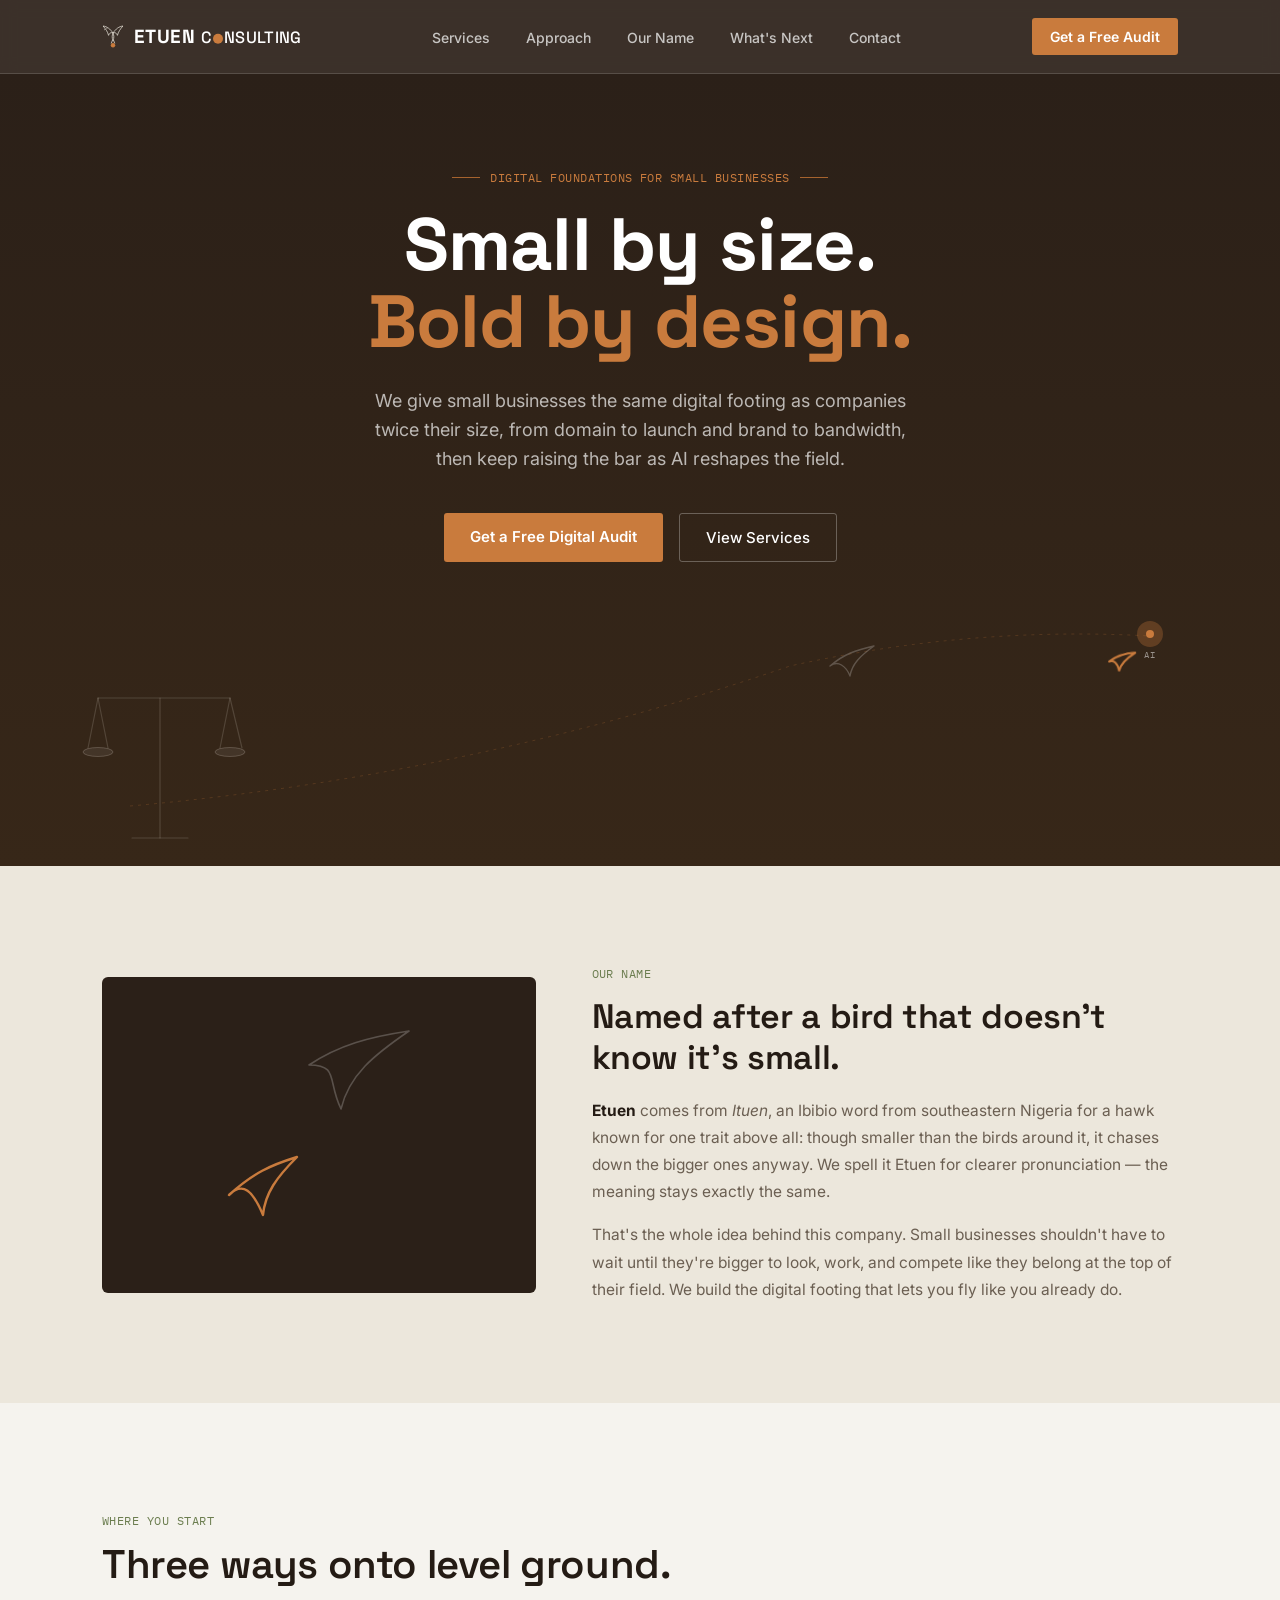
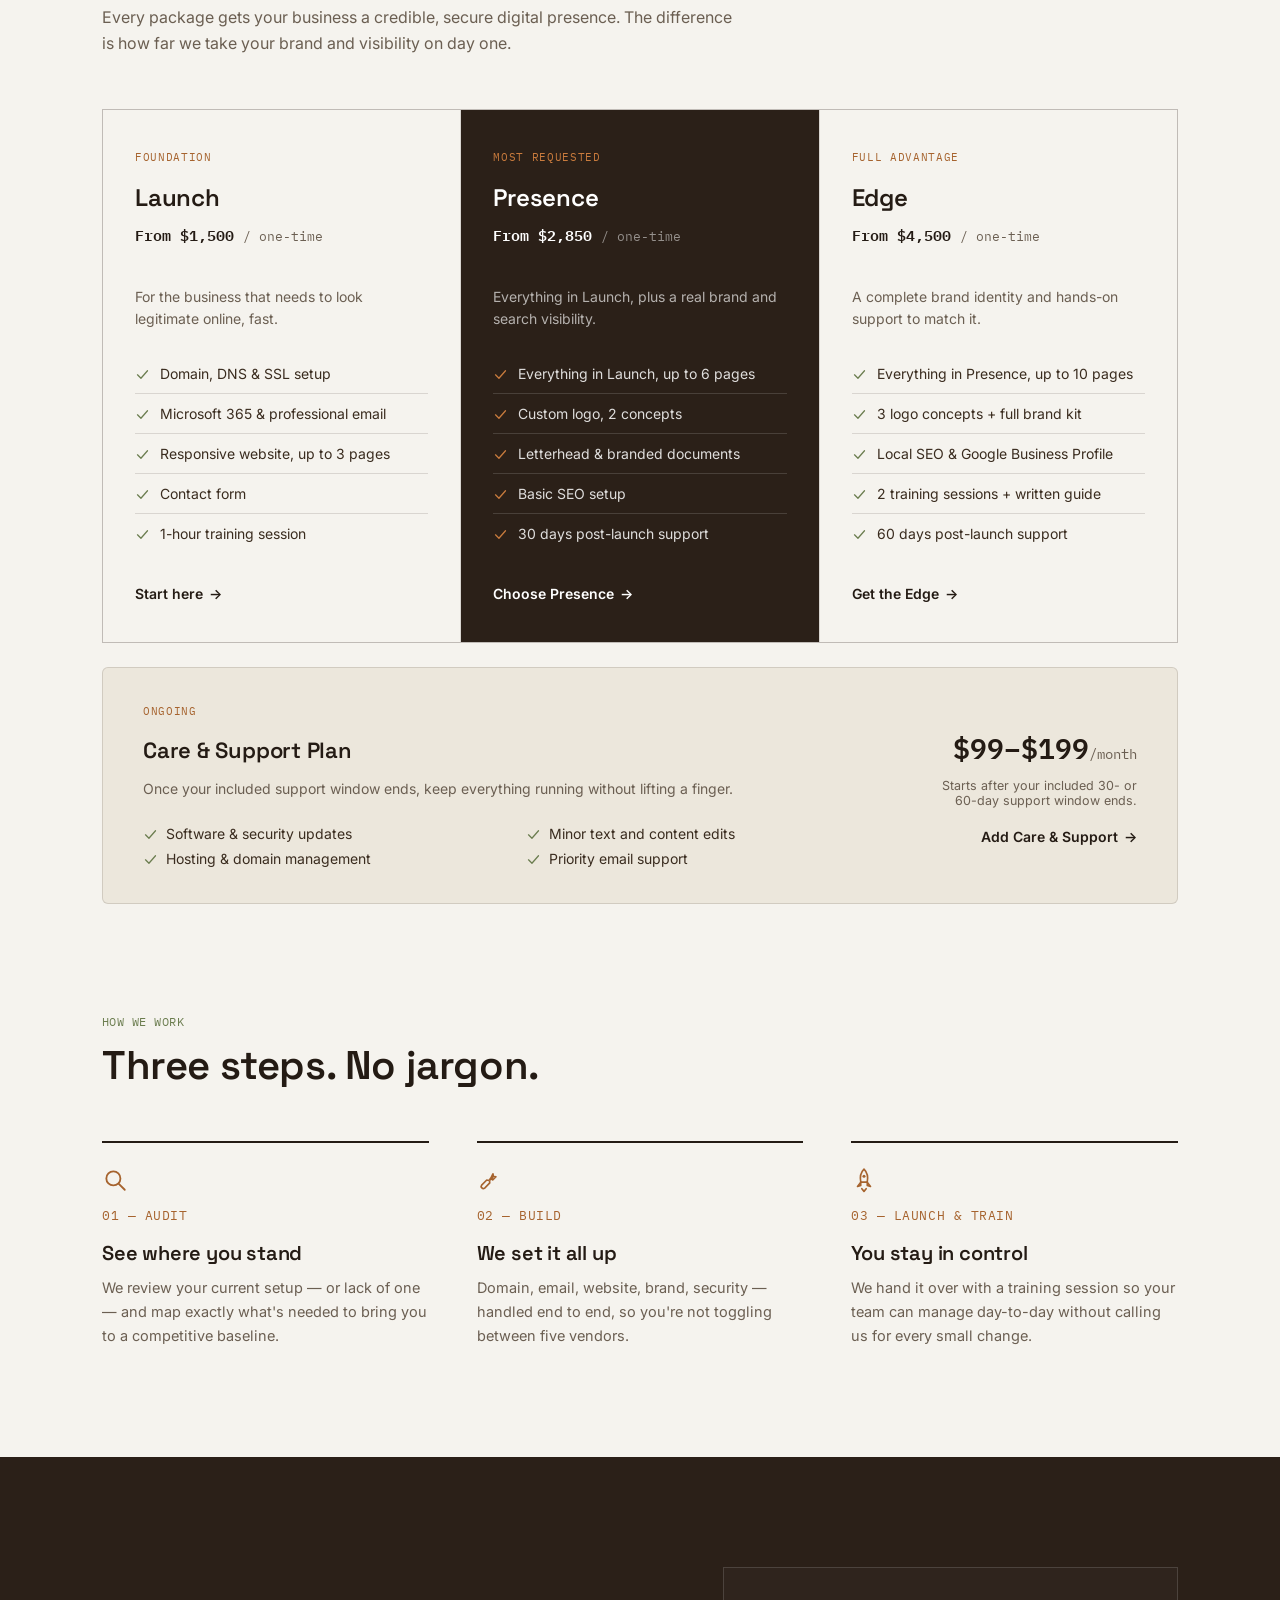
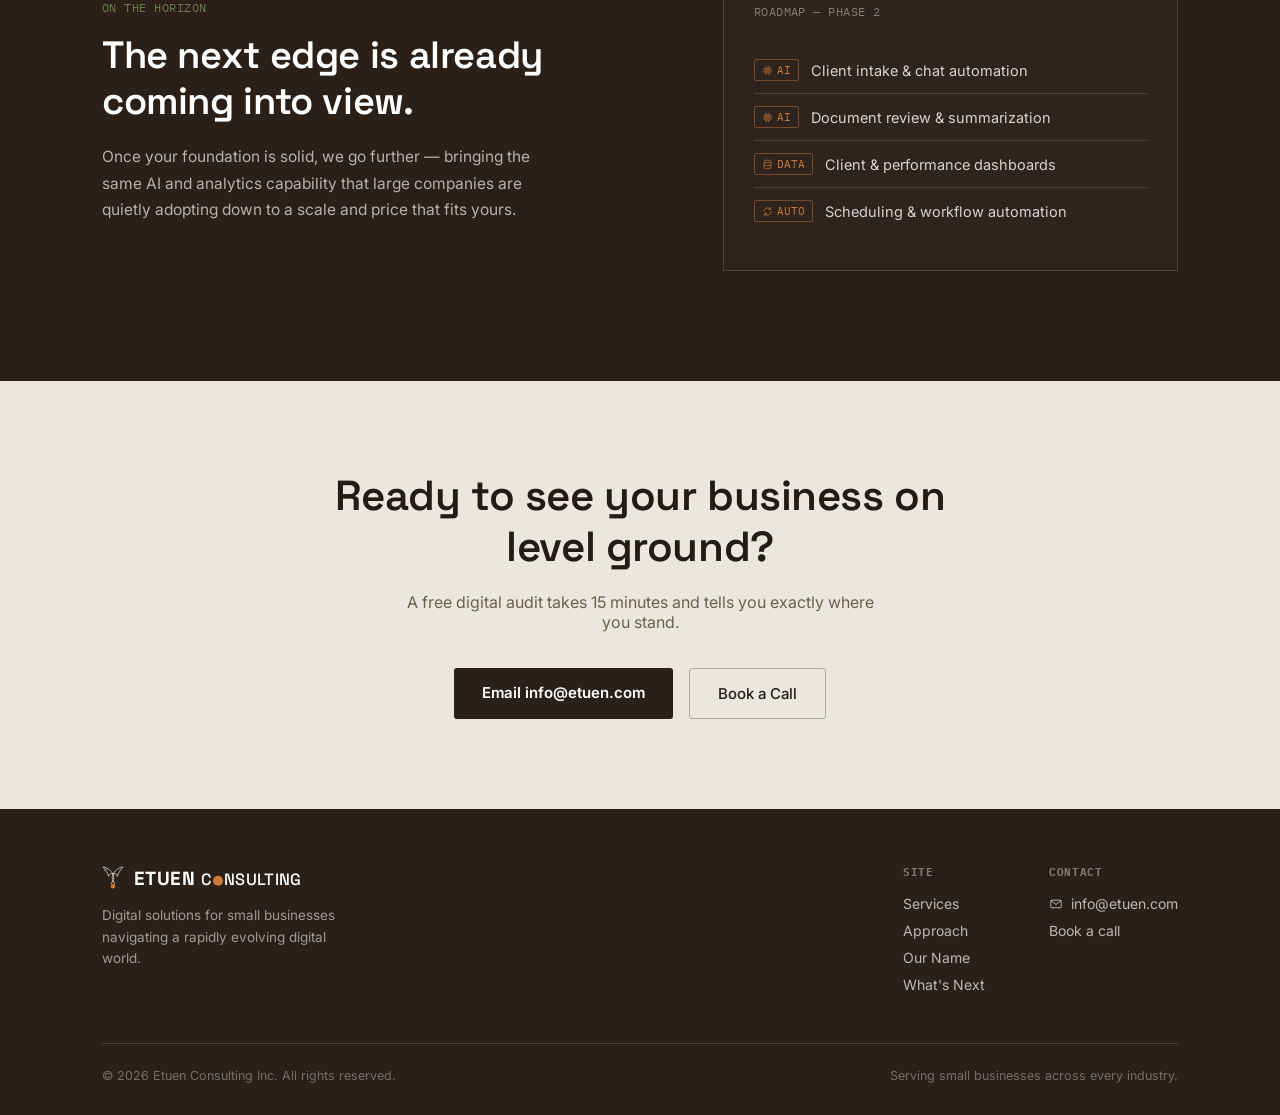
==== index.html @ 9396ecde "update service listing" ====
<!DOCTYPE html>
<html lang="en">
<head>
<meta charset="UTF-8">
<meta name="viewport" content="width=device-width, initial-scale=1.0">
<title>Etuen — Small by size. Bold by design.</title>
<link rel="preconnect" href="https://fonts.googleapis.com">
<link rel="preconnect" href="https://fonts.gstatic.com" crossorigin>
<link href="https://fonts.googleapis.com/css2?family=Space+Grotesk:wght@400;500;600;700&family=Inter:wght@400;500;600&family=IBM+Plex+Mono:wght@400;500&display=swap" rel="stylesheet">
<link rel="stylesheet" href="style.css">
</head>
<body>

<svg style="display:none">
  <symbol id="icon-search" viewBox="0 0 24 24">
    <circle cx="10.5" cy="10.5" r="6.5" fill="none" stroke="currentColor" stroke-width="1.7"/>
    <line x1="15.3" y1="15.3" x2="21" y2="21" stroke="currentColor" stroke-width="1.7" stroke-linecap="round"/>
  </symbol>
  <symbol id="icon-wrench" viewBox="0 0 24 24">
    <path d="M14.7 6.3a4.5 4.5 0 0 1-5.7 5.7L4.3 16.7a2 2 0 0 0 2.8 2.8L11.8 14.7a4.5 4.5 0 0 1 5.7-5.7l-3 3-1.7-1.7z" fill="none" stroke="currentColor" stroke-width="1.5" stroke-linecap="round" stroke-linejoin="round"/>
  </symbol>
  <symbol id="icon-rocket" viewBox="0 0 24 24">
    <path d="M12 2 C15 5, 16 9, 15 14 L9 14 C8 9, 9 5, 12 2 Z" fill="none" stroke="currentColor" stroke-width="1.5" stroke-linejoin="round"/>
    <path d="M9 14 L6 18 L9 17 Z" fill="none" stroke="currentColor" stroke-width="1.5" stroke-linejoin="round"/>
    <path d="M15 14 L18 18 L15 17 Z" fill="none" stroke="currentColor" stroke-width="1.5" stroke-linejoin="round"/>
    <path d="M10 20 L12 22.5 L14 20" fill="none" stroke="currentColor" stroke-width="1.5" stroke-linecap="round" stroke-linejoin="round"/>
    <circle cx="12" cy="8.5" r="1.4" fill="currentColor"/>
  </symbol>
  <symbol id="icon-mail" viewBox="0 0 24 24">
    <rect x="3" y="5.5" width="18" height="13" rx="1.6" fill="none" stroke="currentColor" stroke-width="1.6"/>
    <path d="M4 6.5 L12 13 L20 6.5" fill="none" stroke="currentColor" stroke-width="1.6" stroke-linecap="round" stroke-linejoin="round"/>
  </symbol>
  <symbol id="icon-check" viewBox="0 0 24 24">
    <path d="M4 12.5 L9.5 18 L20 6" fill="none" stroke="currentColor" stroke-width="2" stroke-linecap="round" stroke-linejoin="round"/>
  </symbol>
  <symbol id="icon-cpu" viewBox="0 0 24 24">
    <rect x="6.5" y="6.5" width="11" height="11" rx="1.2" fill="none" stroke="currentColor" stroke-width="1.5"/>
    <rect x="10" y="10" width="4" height="4" fill="none" stroke="currentColor" stroke-width="1.3"/>
    <line x1="9" y1="2.5" x2="9" y2="6" stroke="currentColor" stroke-width="1.3" stroke-linecap="round"/>
    <line x1="15" y1="2.5" x2="15" y2="6" stroke="currentColor" stroke-width="1.3" stroke-linecap="round"/>
    <line x1="9" y1="18" x2="9" y2="21.5" stroke="currentColor" stroke-width="1.3" stroke-linecap="round"/>
    <line x1="15" y1="18" x2="15" y2="21.5" stroke="currentColor" stroke-width="1.3" stroke-linecap="round"/>
    <line x1="2.5" y1="9" x2="6" y2="9" stroke="currentColor" stroke-width="1.3" stroke-linecap="round"/>
    <line x1="2.5" y1="15" x2="6" y2="15" stroke="currentColor" stroke-width="1.3" stroke-linecap="round"/>
    <line x1="18" y1="9" x2="21.5" y2="9" stroke="currentColor" stroke-width="1.3" stroke-linecap="round"/>
    <line x1="18" y1="15" x2="21.5" y2="15" stroke="currentColor" stroke-width="1.3" stroke-linecap="round"/>
  </symbol>
  <symbol id="icon-database" viewBox="0 0 24 24">
    <ellipse cx="12" cy="5.5" rx="7.5" ry="3" fill="none" stroke="currentColor" stroke-width="1.5"/>
    <path d="M4.5 5.5 L4.5 18.5 C4.5 20.2 7.9 21.5 12 21.5 C16.1 21.5 19.5 20.2 19.5 18.5 L19.5 5.5" fill="none" stroke="currentColor" stroke-width="1.5"/>
    <path d="M4.5 12 C4.5 13.7 7.9 15 12 15 C16.1 15 19.5 13.7 19.5 12" fill="none" stroke="currentColor" stroke-width="1.5"/>
  </symbol>
  <symbol id="icon-loop" viewBox="0 0 24 24">
    <path d="M4 12 a8 8 0 0 1 14-5.3" fill="none" stroke="currentColor" stroke-width="1.6" stroke-linecap="round"/>
    <path d="M18 3.5 L18 7.5 L14 7.5" fill="none" stroke="currentColor" stroke-width="1.6" stroke-linecap="round" stroke-linejoin="round"/>
    <path d="M20 12 a8 8 0 0 1-14 5.3" fill="none" stroke="currentColor" stroke-width="1.6" stroke-linecap="round"/>
    <path d="M6 20.5 L6 16.5 L10 16.5" fill="none" stroke="currentColor" stroke-width="1.6" stroke-linecap="round" stroke-linejoin="round"/>
  </symbol>
</svg>

<header>
  <nav class="nav">
    <div class="logo">
      <span class="logo-mark">
        <svg viewBox="0 0 40 46" fill="none">
          <path d="M20 16 C15 8, 9 4, 2 3 C7 9, 10 13, 12 20 C 14 15, 17 14, 20 16 Z" stroke="#F0EBE0" stroke-width="1.3" stroke-linejoin="round"/>
          <path d="M20 16 C25 8, 31 4, 38 3 C33 9, 30 13, 28 20 C 26 15, 23 14, 20 16 Z" stroke="#F0EBE0" stroke-width="1.3" stroke-linejoin="round"/>
          <circle cx="9" cy="7" r="0.9" fill="#F0EBE0"/>
          <circle cx="5" cy="10" r="0.9" fill="#F0EBE0"/>
          <path d="M20 16 C18 20, 18 25, 20 29 C22 25, 22 20, 20 16 Z" stroke="#F0EBE0" stroke-width="1.3" stroke-linejoin="round"/>
          <path d="M19 29 L17 34" stroke="#F0EBE0" stroke-width="1.3" stroke-linecap="round"/>
          <path d="M21 29 L23 34" stroke="#F0EBE0" stroke-width="1.3" stroke-linecap="round"/>
          <circle cx="20" cy="38" r="4" fill="#C97B3D"/>
        </svg>
      </span>
      <span class="logo-text">
        <span class="brand-word">Etuen</span>
        <span class="brand-sub">C<span class="o-dot"></span>nsulting</span>
      </span>
    </div>
    <ul class="nav-links">
      <li><a href="#services">Services</a></li>
      <li><a href="#approach">Approach</a></li>
      <li><a href="#name">Our Name</a></li>
      <li><a href="#horizon">What's Next</a></li>
      <li><a href="#contact">Contact</a></li>
    </ul>
    <a href="#contact" class="nav-cta">Get a Free Audit</a>
  </nav>
</header>

<section class="hero">
  <div class="hero-inner">
    <div class="eyebrow mono">Digital Foundations for Small Businesses</div>
    <h1>Small by size.<br><em>Bold by design.</em></h1>
    <p class="hero-sub">
      We give small businesses the same digital
      footing as companies twice their size, from domain to launch and brand to bandwidth,
      then keep raising the bar as AI reshapes the field.
    </p>
    <div class="hero-ctas">
      <a href="#contact" class="btn-primary">Get a Free Digital Audit</a>
      <a href="#services" class="btn-ghost">View Services</a>
    </div>
  </div>
  <div class="flight-scene">
    <svg viewBox="0 0 1140 260" preserveAspectRatio="xMidYMid meet">
      <g class="scale-mark">
        <path d="M90 232 L90 92" />
        <path d="M28 92 L160 92" />
        <path d="M28 92 L18 142" />
        <path d="M28 92 L38 142" />
        <path d="M160 92 L150 142" />
        <path d="M160 92 L172 142" />
        <ellipse cx="28" cy="146" rx="15" ry="4.5" />
        <ellipse cx="160" cy="146" rx="15" ry="4.5" />
        <path d="M62 232 L118 232" />
      </g>
      <path class="flight-path" d="M 60 200 Q 400 170 720 60 Q 900 20 1080 30" />
      <g class="big-bird" transform="translate(760, 40)">
        <path d="M0 20 C 14 8, 26 4, 44 0 C 30 10, 22 18, 20 30 C 16 20, 8 14, 0 20 Z" />
      </g>
      <g class="small-bird">
        <path d="M0 10 C 8 3, 15 1, 24 0 C 16 6, 11 11, 10 18 C 8 11, 4 8, 0 10 Z" />
      </g>
      <g class="ai-marker" transform="translate(1080, 28)">
        <circle class="ai-glow" cx="0" cy="0" r="13" />
        <circle class="ai-dot" cx="0" cy="0" r="4" />
        <text class="ai-label" x="0" y="24" text-anchor="middle">AI</text>
      </g>
    </svg>
  </div>
</section>

<section class="our-name" id="name">
  <div class="wrap">
    <div class="name-grid">
      <div class="name-visual">
        <svg class="flight-mark" viewBox="0 0 220 220">
          <path class="big" d="M100 40 C 130 20, 160 12, 200 6 C 165 30, 140 50, 132 84 C 118 55, 130 40, 100 40 Z" />
          <path class="small" d="M20 170 C 44 148, 62 140, 88 132 C 68 152, 56 168, 54 190 C 44 166, 34 156, 20 170 Z" />
        </svg>
      </div>
      <div class="name-copy">
        <span class="mono">Our Name</span>
        <h2>Named after a bird that doesn't know it's small.</h2>
        <p>
          <strong>Etuen</strong> comes from <em>Ituen</em>, an Ibibio word from southeastern
          Nigeria for a hawk known for one trait above all: though smaller than the birds
          around it, it chases down the bigger ones anyway. We spell it Etuen for clearer
          pronunciation — the meaning stays exactly the same.
        </p>
        <p>
          That's the whole idea behind this company. Small businesses shouldn't have to
          wait until they're bigger to look, work, and compete like they belong at
          the top of their field. We build the digital footing that lets you fly
          like you already do.
        </p>
      </div>
    </div>
  </div>
</section>

<section class="services" id="services">
  <div class="wrap">
    <div class="section-head">
      <span class="mono">Where You Start</span>
      <h2>Three ways onto level ground.</h2>
      <p>Every package gets your business a credible, secure digital presence.
         The difference is how far we take your brand and visibility on day one.</p>
    </div>
    <div class="service-grid">

      <div class="service-card">
        <div class="service-tag">Foundation</div>
        <h3>Launch</h3>
        <div class="service-price">From $1,500 <span>/ one-time</span></div>
        <p class="service-desc">For the business that needs to look legitimate online, fast.</p>
        <ul class="service-list">
          <li><svg><use href="#icon-check"/></svg><span>Domain, DNS & SSL setup</span></li>
          <li><svg><use href="#icon-check"/></svg><span>Microsoft 365 & professional email</span></li>
          <li><svg><use href="#icon-check"/></svg><span>Responsive website, up to 3 pages</span></li>
          <li><svg><use href="#icon-check"/></svg><span>Contact form</span></li>
          <li><svg><use href="#icon-check"/></svg><span>1-hour training session</span></li>
        </ul>
        <a href="#contact" class="service-link">Start here <span class="arrow">→</span></a>
      </div>

      <div class="service-card featured">
        <div class="service-tag">Most Requested</div>
        <h3>Presence</h3>
        <div class="service-price">From $2,850 <span>/ one-time</span></div>
        <p class="service-desc">Everything in Launch, plus a real brand and search visibility.</p>
        <ul class="service-list">
          <li><svg><use href="#icon-check"/></svg><span>Everything in Launch, up to 6 pages</span></li>
          <li><svg><use href="#icon-check"/></svg><span>Custom logo, 2 concepts</span></li>
          <li><svg><use href="#icon-check"/></svg><span>Letterhead & branded documents</span></li>
          <li><svg><use href="#icon-check"/></svg><span>Basic SEO setup</span></li>
          <li><svg><use href="#icon-check"/></svg><span>30 days post-launch support</span></li>
        </ul>
        <a href="#contact" class="service-link">Choose Presence <span class="arrow">→</span></a>
      </div>

      <div class="service-card">
        <div class="service-tag">Full Advantage</div>
        <h3>Edge</h3>
        <div class="service-price">From $4,500 <span>/ one-time</span></div>
        <p class="service-desc">A complete brand identity and hands-on support to match it.</p>
        <ul class="service-list">
          <li><svg><use href="#icon-check"/></svg><span>Everything in Presence, up to 10 pages</span></li>
          <li><svg><use href="#icon-check"/></svg><span>3 logo concepts + full brand kit</span></li>
          <li><svg><use href="#icon-check"/></svg><span>Local SEO & Google Business Profile</span></li>
          <li><svg><use href="#icon-check"/></svg><span>2 training sessions + written guide</span></li>
          <li><svg><use href="#icon-check"/></svg><span>60 days post-launch support</span></li>
        </ul>
        <a href="#contact" class="service-link">Get the Edge <span class="arrow">→</span></a>
      </div>

    </div>

    <div class="care-plan">
      <div class="care-plan-info">
        <div class="service-tag">Ongoing</div>
        <h3>Care & Support Plan</h3>
        <p class="service-desc">Once your included support window ends, keep everything running without lifting a finger.</p>
        <ul class="care-plan-list">
          <li><svg><use href="#icon-check"/></svg><span>Software & security updates</span></li>
          <li><svg><use href="#icon-check"/></svg><span>Minor text and content edits</span></li>
          <li><svg><use href="#icon-check"/></svg><span>Hosting & domain management</span></li>
          <li><svg><use href="#icon-check"/></svg><span>Priority email support</span></li>
        </ul>
      </div>
      <div class="care-plan-price">
        <div class="care-plan-amount">$99–$199<span>/month</span></div>
        <p class="care-plan-note">Starts after your included 30- or 60-day support window ends.</p>
        <a href="#contact" class="service-link">Add Care & Support <span class="arrow">→</span></a>
      </div>
    </div>
  </div>
</section>

<section class="approach" id="approach">
  <div class="wrap">
    <div class="section-head">
      <span class="mono">How We Work</span>
      <h2>Three steps. No jargon.</h2>
    </div>
    <div class="approach-grid">
      <div class="step">
        <svg class="step-icon"><use href="#icon-search"/></svg>
        <span class="step-num mono">01 — Audit</span>
        <h3>See where you stand</h3>
        <p>We review your current setup — or lack of one — and map exactly what's needed to bring you to a competitive baseline.</p>
      </div>
      <div class="step">
        <svg class="step-icon"><use href="#icon-wrench"/></svg>
        <span class="step-num mono">02 — Build</span>
        <h3>We set it all up</h3>
        <p>Domain, email, website, brand, security — handled end to end, so you're not toggling between five vendors.</p>
      </div>
      <div class="step">
        <svg class="step-icon"><use href="#icon-rocket"/></svg>
        <span class="step-num mono">03 — Launch & Train</span>
        <h3>You stay in control</h3>
        <p>We hand it over with a training session so your team can manage day-to-day without calling us for every small change.</p>
      </div>
    </div>
  </div>
</section>

<section class="next-horizon" id="horizon">
  <div class="wrap">
    <div class="nh-grid">
      <div>
        <span class="mono">On The Horizon</span>
        <h2>The next edge is already coming into view.</h2>
        <p>Once your foundation is solid, we go further — bringing the same
           AI and analytics capability that large companies are quietly adopting
           down to a scale and price that fits yours.</p>
      </div>
      <div class="nh-panel">
        <span class="mono">Roadmap — Phase 2</span>
        <ul class="nh-list">
          <li><span class="tag"><svg><use href="#icon-cpu"/></svg>AI</span> Client intake & chat automation</li>
          <li><span class="tag"><svg><use href="#icon-cpu"/></svg>AI</span> Document review & summarization</li>
          <li><span class="tag"><svg><use href="#icon-database"/></svg>DATA</span> Client & performance dashboards</li>
          <li><span class="tag"><svg><use href="#icon-loop"/></svg>AUTO</span> Scheduling & workflow automation</li>
        </ul>
      </div>
    </div>
  </div>
</section>

<section class="cta-band" id="contact">
  <div class="wrap">
    <h2>Ready to see your business on level ground?</h2>
    <p>A free digital audit takes 15 minutes and tells you exactly where you stand.</p>
    <div class="cta-btns">
      <a href="mailto:info@etuen.com" class="btn-dark">Email info@etuen.com</a>
      <a href="#" class="btn-outline">Book a Call</a>
    </div>
  </div>
</section>

<footer>
  <div class="wrap">
    <div class="footer-top">
      <div class="footer-brand">
        <div class="logo">
          <span class="logo-mark">
            <svg viewBox="0 0 40 46" fill="none">
              <path d="M20 16 C15 8, 9 4, 2 3 C7 9, 10 13, 12 20 C 14 15, 17 14, 20 16 Z" stroke="#F0EBE0" stroke-width="1.3" stroke-linejoin="round"/>
              <path d="M20 16 C25 8, 31 4, 38 3 C33 9, 30 13, 28 20 C 26 15, 23 14, 20 16 Z" stroke="#F0EBE0" stroke-width="1.3" stroke-linejoin="round"/>
              <circle cx="9" cy="7" r="0.9" fill="#F0EBE0"/>
              <circle cx="5" cy="10" r="0.9" fill="#F0EBE0"/>
              <path d="M20 16 C18 20, 18 25, 20 29 C22 25, 22 20, 20 16 Z" stroke="#F0EBE0" stroke-width="1.3" stroke-linejoin="round"/>
              <path d="M19 29 L17 34" stroke="#F0EBE0" stroke-width="1.3" stroke-linecap="round"/>
              <path d="M21 29 L23 34" stroke="#F0EBE0" stroke-width="1.3" stroke-linecap="round"/>
              <circle cx="20" cy="38" r="4" fill="#C97B3D"/>
            </svg>
          </span>
          <span class="logo-text">
            <span class="brand-word">Etuen</span>
            <span class="brand-sub">C<span class="o-dot"></span>nsulting</span>
          </span>
        </div>
        <p>Digital solutions for small businesses navigating a rapidly evolving digital world.</p>
      </div>
      <div class="footer-cols">
        <div class="footer-col">
          <h4>Site</h4>
          <a href="#services">Services</a>
          <a href="#approach">Approach</a>
          <a href="#name">Our Name</a>
          <a href="#horizon">What's Next</a>
        </div>
        <div class="footer-col">
          <h4>Contact</h4>
          <a href="mailto:info@etuen.com"><svg class="inline-icon"><use href="#icon-mail"/></svg>info@etuen.com</a>
          <a href="#contact">Book a call</a>
        </div>
      </div>
    </div>
    <div class="footer-bottom">
      <span>© 2026 Etuen Consulting Inc. All rights reserved.</span>
      <span>Serving small businesses across every industry.</span>
    </div>
  </div>
</footer>

</body>
</html>
---- style.css ----
:root{
    --ink: #2B2018;
    --ink-2: #372718;
    --paper: #F5F3EE;
    --paper-2: #ECE7DC;
    --text-dark: #241B14;
    --text-mid: #6B5F52;
    --amber: #C97B3D;
    --amber-dim: #A6632E;
    --moss: #6B7D4F;
    --line: rgba(255,255,255,0.14);
    --line-dark: rgba(43,32,24,0.14);
  }

  *{box-sizing:border-box;}
  html{scroll-behavior:smooth; overflow-x:hidden;}
  body{
    margin:0;
    overflow-x:hidden;
    max-width:100vw;
    background:var(--paper);
    color:var(--text-dark);
    font-family:'Inter', sans-serif;
    -webkit-font-smoothing:antialiased;
  }
  h1,h2,h3,.display{
    font-family:'Space Grotesk', sans-serif;
    margin:0;
    letter-spacing:-0.01em;
  }
  .mono{
    font-family:'IBM Plex Mono', monospace;
    letter-spacing:0.04em;
    text-transform:uppercase;
  }
  a{color:inherit;}
  img,svg{display:block;max-width:100%;}
  section{position:relative;}
  .wrap{
    max-width:1140px;
    margin:0 auto;
    padding:0 32px;
  }
  @media (max-width:640px){ .wrap{padding:0 20px;} }

  /* ---------- NAV ---------- */
  header{
    position:sticky; top:0; z-index:50;
    background:rgba(43,32,24,0.92);
    backdrop-filter:blur(8px);
    border-bottom:1px solid var(--line);
  }
  .nav{
    display:flex; align-items:center; justify-content:space-between;
    padding:18px 32px;
    max-width:1140px; margin:0 auto;
  }
  .logo{
    display:flex; align-items:center; gap:10px;
    color:#fff; font-size:19px; font-weight:600;
  }
  .logo-mark{
    width:22px; height:26px; position:relative; flex-shrink:0;
  }
  .logo-mark svg{width:100%;height:100%;}
  .logo-text{
    display:flex; align-items:baseline; gap:6px;
    font-family:'Space Grotesk', sans-serif;
  }
  .brand-word{
    text-transform:uppercase;
    font-weight:700;
    letter-spacing:0.02em;
  }
  .brand-sub{
    text-transform:uppercase;
    font-weight:500;
    font-size:0.86em;
    letter-spacing:0.02em;
    display:inline-flex;
    align-items:baseline;
  }
  .o-dot{
    display:inline-block;
    width:0.62em;
    height:0.62em;
    border-radius:50%;
    background:var(--amber);
    margin:0 0.05em;
    transform:translateY(0.05em);
  }
  .nav-links{
    display:flex; align-items:center; gap:36px;
    list-style:none; margin:0; padding:0;
  }
  .nav-links a{
    color:rgba(255,255,255,0.72);
    text-decoration:none;
    font-size:14px;
    font-weight:500;
    transition:color .2s ease;
  }
  .nav-links a:hover{color:#fff;}
  .nav-cta{
    background:var(--amber);
    color:#fff;
    padding:10px 18px;
    border-radius:3px;
    font-size:14px;
    font-weight:600;
    text-decoration:none;
    white-space:nowrap;
    transition:background .2s ease, transform .2s ease;
  }
  .nav-cta:hover{background:#d68f52; transform:translateY(-1px);}

  @media (max-width:860px){
    .nav-links{display:none;}
  }

  /* ---------- HERO ---------- */
  .hero{
    background:linear-gradient(180deg, var(--ink) 0%, var(--ink-2) 100%);
    color:#fff;
    padding:96px 0 0;
    overflow:hidden;
  }
  .hero-inner{
    max-width:1140px; margin:0 auto; padding:0 32px;
    display:flex; flex-direction:column; align-items:center;
    text-align:center;
  }
  .eyebrow{
    font-size:12px;
    color:var(--amber);
    margin-bottom:22px;
    display:flex; align-items:center; gap:10px;
  }
  .eyebrow::before, .eyebrow::after{
    content:"";
    width:28px; height:1px;
    background:var(--amber-dim);
  }
  .hero h1{
    font-size:clamp(40px, 7vw, 74px);
    font-weight:700;
    line-height:1.04;
    max-width:820px;
  }
  .hero h1 em{
    font-style:normal;
    color:var(--amber);
  }
  .hero-sub{
    margin:26px 0 40px;
    max-width:560px;
    font-size:18px;
    line-height:1.6;
    color:rgba(255,255,255,0.68);
  }
  .hero-ctas{
    display:flex; gap:16px; flex-wrap:wrap; justify-content:center;
    margin-bottom:20px;
  }
  .btn-primary{
    background:var(--amber);
    color:#fff;
    padding:14px 26px;
    border-radius:3px;
    text-decoration:none;
    font-weight:600;
    font-size:15px;
    transition:background .2s ease, transform .2s ease;
  }
  .btn-primary:hover{background:#d68f52; transform:translateY(-1px);}
  .btn-ghost{
    border:1px solid rgba(255,255,255,0.28);
    color:#fff;
    padding:14px 26px;
    border-radius:3px;
    text-decoration:none;
    font-weight:500;
    font-size:15px;
    transition:border-color .2s ease, background .2s ease;
  }
  .btn-ghost:hover{border-color:#fff; background:rgba(255,255,255,0.06);}

  /* Flight scene */
  .flight-scene{
    position:relative;
    width:100%;
    height:260px;
    margin-top:24px;
  }
  .flight-scene svg{width:100%; height:100%; display:block;}
  .scale-mark{
    opacity:0;
    animation:fadeIn 1.4s ease forwards .2s;
  }
  .scale-mark path{
    fill:none;
    stroke:rgba(240,235,224,0.16);
    stroke-width:1.2;
    stroke-linecap:round;
  }
  .scale-mark ellipse{
    fill:rgba(240,235,224,0.08);
    stroke:rgba(240,235,224,0.2);
    stroke-width:1;
  }
  .big-bird{
    opacity:0;
    animation:fadeIn 1.2s ease forwards .4s;
  }
  .big-bird path{
    fill:none;
    stroke:rgba(255,255,255,0.22);
    stroke-width:1.4;
    stroke-linecap:round;
    stroke-linejoin:round;
  }
  .small-bird{
    opacity:0;
    animation:flyPast 2.6s cubic-bezier(.3,.6,.25,1) forwards 1s;
  }
  .small-bird path{
    fill:none;
    stroke:var(--amber);
    stroke-width:2;
    stroke-linecap:round;
    stroke-linejoin:round;
  }
  .flight-path{
    stroke:rgba(201,123,61,0.22);
    stroke-width:1;
    stroke-dasharray:3 5;
    fill:none;
    opacity:0;
    animation:fadeIn 1s ease forwards 1s;
  }
  .ai-marker{
    opacity:0;
    animation:fadeIn 1s ease forwards 2.8s;
  }
  .ai-glow{
    fill:rgba(201,123,61,0.3);
    transform-box:fill-box;
    transform-origin:center;
    animation:pulseGlow 2.6s ease-in-out infinite 3.2s;
  }
  .ai-dot{ fill:var(--amber); }
  .ai-label{
    font-family:'IBM Plex Mono', monospace;
    font-size:9px;
    letter-spacing:0.06em;
    fill:rgba(255,255,255,0.5);
  }
  @keyframes fadeIn{ to{ opacity:1; } }
  @keyframes pulseGlow{
    0%,100%{ transform:scale(1); opacity:0.55; }
    50%{ transform:scale(1.45); opacity:0.9; }
  }
  @keyframes flyPast{
    0%{ opacity:0; transform:translate(50px, 200px) scale(0.85) rotate(-6deg); }
    12%{ opacity:1; }
    100%{ opacity:1; transform:translate(1040px, 45px) scale(1.05) rotate(4deg); }
  }
  @media (prefers-reduced-motion: reduce){
    .scale-mark, .big-bird, .small-bird, .flight-path, .ai-marker, .ai-glow{ animation:none !important; opacity:1; }
    .small-bird{ transform:translate(1040px, 45px) scale(1.05) rotate(4deg); }
  }

  /* ---------- SECTION HEADERS ---------- */
  .section-head{
    max-width:640px;
    margin-bottom:52px;
  }
  .section-head .mono{
    font-size:12px; color:var(--moss); margin-bottom:14px; display:block;
  }
  .section-head h2{
    font-size:clamp(28px,4vw,40px);
    font-weight:600;
    line-height:1.15;
    color:var(--text-dark);
  }
  .section-head p{
    margin-top:16px;
    font-size:16px;
    color:var(--text-mid);
    line-height:1.65;
  }

  /* ---------- OUR NAME ---------- */
  .our-name{
    padding:100px 0;
    background:var(--paper-2);
  }
  .name-grid{
    display:grid;
    grid-template-columns:0.85fr 1.15fr;
    gap:56px;
    align-items:center;
  }
  @media (max-width:860px){ .name-grid{grid-template-columns:1fr;} }
  .name-visual{
    background:var(--ink);
    border-radius:6px;
    padding:48px 32px;
    display:flex;
    align-items:center;
    justify-content:center;
    min-height:220px;
  }
  .name-visual svg{ width:100%; max-width:220px; height:auto; }
  .name-visual .flight-mark path{
    fill:none; stroke-linecap:round; stroke-linejoin:round;
  }
  .name-visual .flight-mark .big{ stroke:rgba(255,255,255,0.22); stroke-width:1.6; }
  .name-visual .flight-mark .small{ stroke:var(--amber); stroke-width:2.4; }
  .name-copy .mono{ color:var(--moss); font-size:12px; margin-bottom:16px; display:block; }
  .name-copy h2{ font-size:clamp(26px,3.4vw,34px); font-weight:600; margin-bottom:18px; line-height:1.2; }
  .name-copy p{ color:var(--text-mid); font-size:15.5px; line-height:1.75; margin:0 0 16px; }
  .name-copy p:last-child{ margin-bottom:0; }
  .name-copy strong{ color:var(--text-dark); }

  /* ---------- SERVICES ---------- */
  .services{ padding:110px 0; }
  .care-plan{
    margin-top:24px;
    display:flex;
    flex-wrap:wrap;
    gap:32px;
    justify-content:space-between;
    align-items:center;
    background:var(--paper-2);
    border:1px solid var(--line-dark);
    border-radius:6px;
    padding:36px 40px;
  }
  .care-plan-info{ flex:1 1 340px; }
  .care-plan-info h3{ font-size:22px; font-weight:600; margin:8px 0 10px; }
  .care-plan-list{
    list-style:none; margin:18px 0 0; padding:0;
    display:grid; grid-template-columns:repeat(2,1fr); gap:8px 24px;
  }
  .care-plan-list li{
    display:flex; align-items:flex-start; gap:8px;
    font-size:14px; color:#3A2C1F;
  }
  .care-plan-list li svg{ width:15px; height:15px; flex-shrink:0; margin-top:2px; color:var(--moss); }
  .care-plan-price{ text-align:right; flex-shrink:0; }
  .care-plan-amount{
    font-family:'IBM Plex Mono', monospace;
    font-size:28px; font-weight:600; color:var(--text-dark);
  }
  .care-plan-amount span{ font-size:14px; font-weight:400; color:var(--text-mid); }
  .care-plan-note{ font-size:12.5px; color:var(--text-mid); margin:8px 0 18px; max-width:220px; }
  @media (max-width:700px){
    .care-plan{ flex-direction:column; align-items:flex-start; padding:32px 28px; }
    .care-plan-price{ text-align:left; }
    .care-plan-list{ grid-template-columns:1fr; }
  }
  .service-grid{
    display:grid;
    grid-template-columns:repeat(3, 1fr);
    gap:1px;
    background:var(--line-dark);
    border:1px solid var(--line-dark);
  }
  @media (max-width:860px){ .service-grid{grid-template-columns:1fr;} }
  .service-card{
    background:var(--paper);
    padding:40px 32px;
    display:flex; flex-direction:column;
    position:relative;
  }
  .service-card.featured{ background:var(--ink); color:#fff; }
  .service-card.featured .service-price,
  .service-card.featured h3{ color:#fff; }
  .service-card.featured .service-desc{ color:rgba(255,255,255,0.65); }
  .service-card.featured .service-list li{ color:rgba(255,255,255,0.85); border-color:rgba(255,255,255,0.14); }
  .service-tag{
    font-family:'IBM Plex Mono', monospace;
    font-size:11px;
    letter-spacing:0.06em;
    text-transform:uppercase;
    color:var(--amber-dim);
    margin-bottom:18px;
  }
  .service-card.featured .service-tag{ color:var(--amber); }
  .service-card h3{
    font-size:24px; font-weight:600; margin-bottom:10px;
  }
  .service-desc{
    font-size:14px; color:var(--text-mid); line-height:1.6; margin-bottom:24px;
  }
  .service-price{
    font-size:15px; font-weight:600; margin-bottom:24px;
    font-family:'IBM Plex Mono', monospace;
  }
  .service-price span{ color:var(--text-mid); font-weight:400; font-size:13px; }
  .service-card.featured .service-price span{ color:rgba(255,255,255,0.5); }
  .service-list{ list-style:none; margin:0 0 32px; padding:0; flex-grow:1; }
  .service-list li{
    font-size:14px;
    padding:11px 0;
    border-top:1px solid var(--line-dark);
    position:relative;
    color:#3A2C1F;
    display:flex;
    align-items:flex-start;
    gap:10px;
  }
  .service-list li:first-child{ border-top:none; }
  .service-list li svg{
    width:15px; height:15px;
    flex-shrink:0;
    margin-top:2px;
    color:var(--moss);
  }
  .service-card.featured .service-list li svg{ color:var(--amber); }
  .service-link{
    font-size:14px; font-weight:600; text-decoration:none;
    display:inline-flex; align-items:center; gap:6px;
    color:var(--text-dark);
  }
  .service-card.featured .service-link{ color:#fff; }
  .service-link .arrow{ transition:transform .2s ease; }
  .service-link:hover .arrow{ transform:translateX(4px); }

  /* ---------- APPROACH ---------- */
  .approach{ padding:0 0 110px; }
  .approach-grid{
    display:grid;
    grid-template-columns:repeat(3,1fr);
    gap:48px;
  }
  @media (max-width:860px){ .approach-grid{grid-template-columns:1fr; gap:40px;} }
  .step{
    padding-top:24px;
    border-top:2px solid var(--text-dark);
  }
  .step-icon{
    width:26px; height:26px;
    color:var(--amber-dim);
    margin-bottom:14px;
    display:block;
  }
  .step-num{
    font-family:'IBM Plex Mono', monospace;
    font-size:13px;
    color:var(--amber-dim);
    margin-bottom:16px;
    display:block;
  }
  .step h3{ font-size:20px; font-weight:600; margin-bottom:10px; }
  .step p{ font-size:14.5px; color:var(--text-mid); line-height:1.65; margin:0; }

  /* ---------- NEXT HORIZON (AI teaser) ---------- */
  .next-horizon{
    background:var(--ink);
    color:#fff;
    padding:110px 0;
    overflow:hidden;
  }
  .nh-grid{
    display:grid;
    grid-template-columns:1.1fr 0.9fr;
    gap:64px;
    align-items:center;
  }
  @media (max-width:860px){ .nh-grid{grid-template-columns:1fr;} }
  .next-horizon .mono{ color:var(--moss); font-size:12px; margin-bottom:18px; display:block; }
  .next-horizon h2{
    font-size:clamp(26px,3.6vw,38px);
    font-weight:600;
    line-height:1.2;
    margin-bottom:20px;
  }
  .next-horizon p{
    color:rgba(255,255,255,0.65);
    font-size:15.5px;
    line-height:1.7;
    max-width:460px;
  }
  .nh-list{ list-style:none; margin:28px 0 0; padding:0; }
  .nh-list li{
    font-size:14.5px;
    color:rgba(255,255,255,0.8);
    padding:12px 0;
    border-top:1px solid var(--line);
    display:flex; gap:12px; align-items:baseline;
  }
  .nh-list li:first-child{ border-top:none; }
  .nh-list .tag{
    font-family:'IBM Plex Mono', monospace;
    font-size:10.5px;
    color:var(--amber);
    border:1px solid rgba(201,123,61,0.45);
    padding:3px 7px;
    border-radius:2px;
    flex-shrink:0;
    display:inline-flex;
    align-items:center;
    gap:4px;
  }
  .nh-list .tag svg{ width:11px; height:11px; }
  .nh-panel{
    border:1px solid var(--line);
    padding:36px 30px;
    background:rgba(255,255,255,0.02);
  }
  .nh-panel .mono{ color:rgba(255,255,255,0.4); margin-bottom:22px;}

  /* ---------- CONTACT / CTA ---------- */
  .cta-band{
    background:var(--paper-2);
    padding:90px 0;
    text-align:center;
  }
  .cta-band h2{
    font-size:clamp(28px,4vw,42px);
    font-weight:600;
    max-width:640px;
    margin:0 auto 20px;
    line-height:1.2;
  }
  .cta-band p{
    color:var(--text-mid);
    font-size:16px;
    max-width:480px;
    margin:0 auto 36px;
  }
  .cta-btns{ display:flex; gap:16px; justify-content:center; flex-wrap:wrap; }
  .btn-dark{
    background:var(--ink);
    color:#fff;
    padding:15px 28px;
    border-radius:3px;
    text-decoration:none;
    font-weight:600;
    font-size:15px;
    transition:background .2s ease, transform .2s ease;
  }
  .btn-dark:hover{ background:#40301f; transform:translateY(-1px); }
  .btn-outline{
    border:1px solid rgba(43,32,24,0.3);
    color:var(--text-dark);
    padding:15px 28px;
    border-radius:3px;
    text-decoration:none;
    font-weight:500;
    font-size:15px;
  }
  .btn-outline:hover{ border-color:var(--text-dark); }

  /* ---------- FOOTER ---------- */
  footer{
    background:var(--ink);
    color:rgba(255,255,255,0.55);
    padding:56px 0 32px;
  }
  .footer-top{
    display:flex; justify-content:space-between; align-items:flex-start;
    flex-wrap:wrap; gap:32px;
    padding-bottom:40px;
    border-bottom:1px solid var(--line);
    margin-bottom:24px;
  }
  .footer-brand .logo{ margin-bottom:14px; }
  .footer-brand p{ font-size:13.5px; max-width:260px; line-height:1.6; margin:0; }
  .footer-cols{ display:flex; gap:64px; flex-wrap:wrap; }
  .footer-col h4{
    font-family:'IBM Plex Mono', monospace;
    font-size:11px; letter-spacing:0.06em; text-transform:uppercase;
    color:rgba(255,255,255,0.4); margin:0 0 16px;
  }
  .footer-col a{
    display:flex; align-items:center; gap:8px;
    font-size:14px; color:rgba(255,255,255,0.68);
    text-decoration:none; margin-bottom:10px;
  }
  .footer-col a:hover{ color:#fff; }
  .inline-icon{ width:14px; height:14px; flex-shrink:0; }
  .footer-bottom{
    display:flex; justify-content:space-between; flex-wrap:wrap; gap:12px;
    font-size:12.5px; color:rgba(255,255,255,0.35);
  }
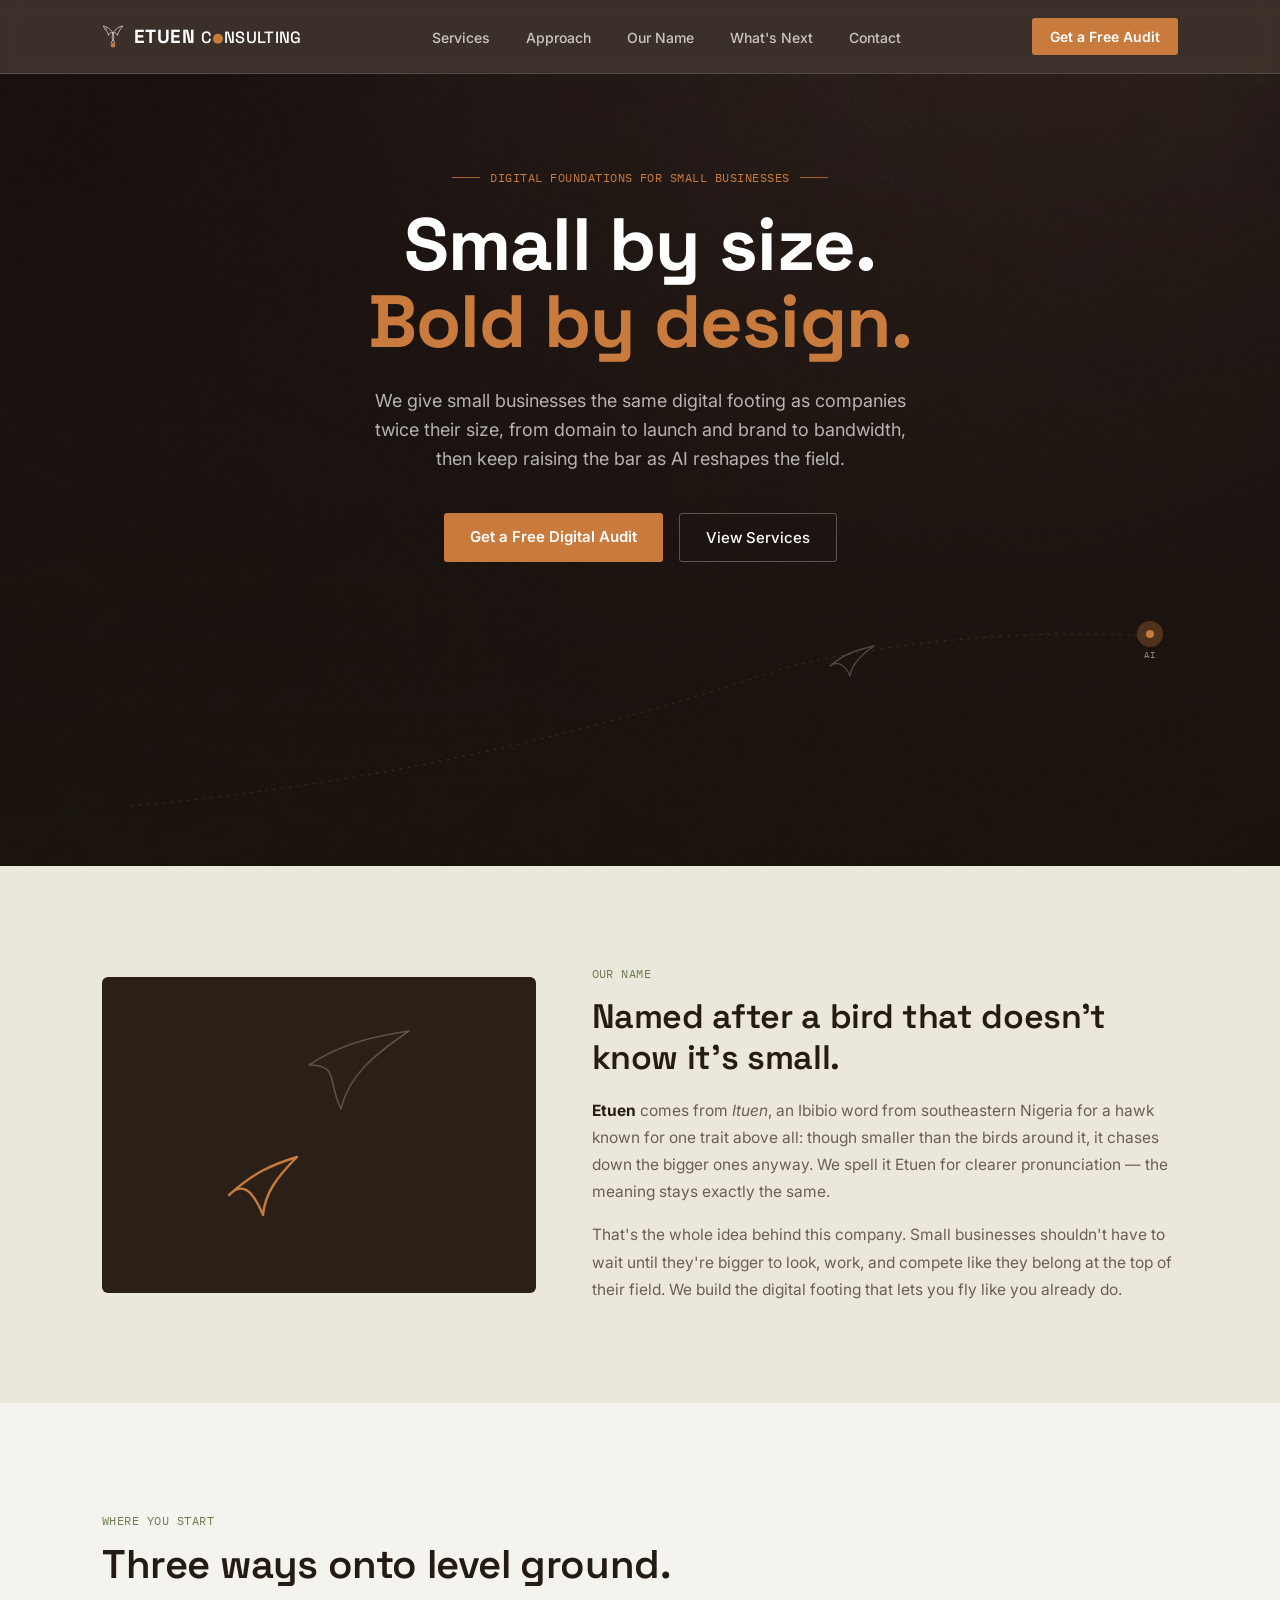
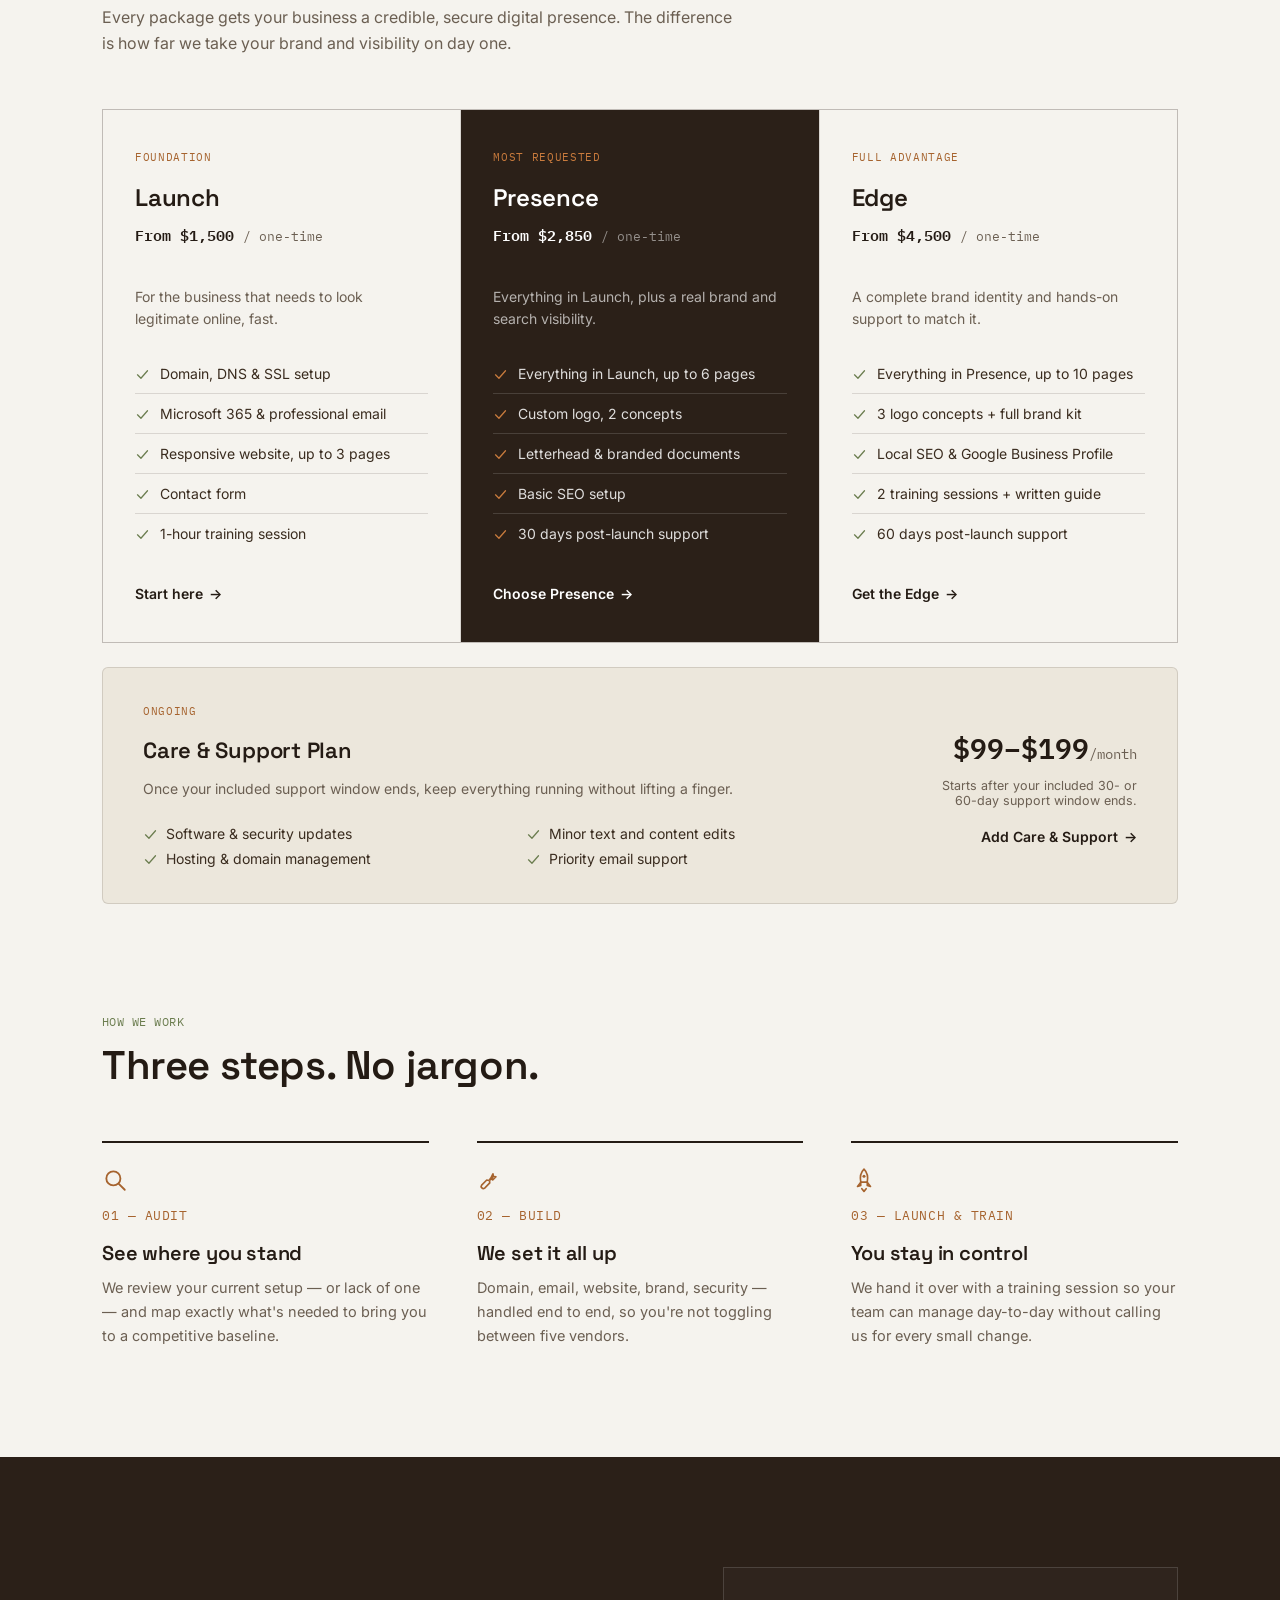
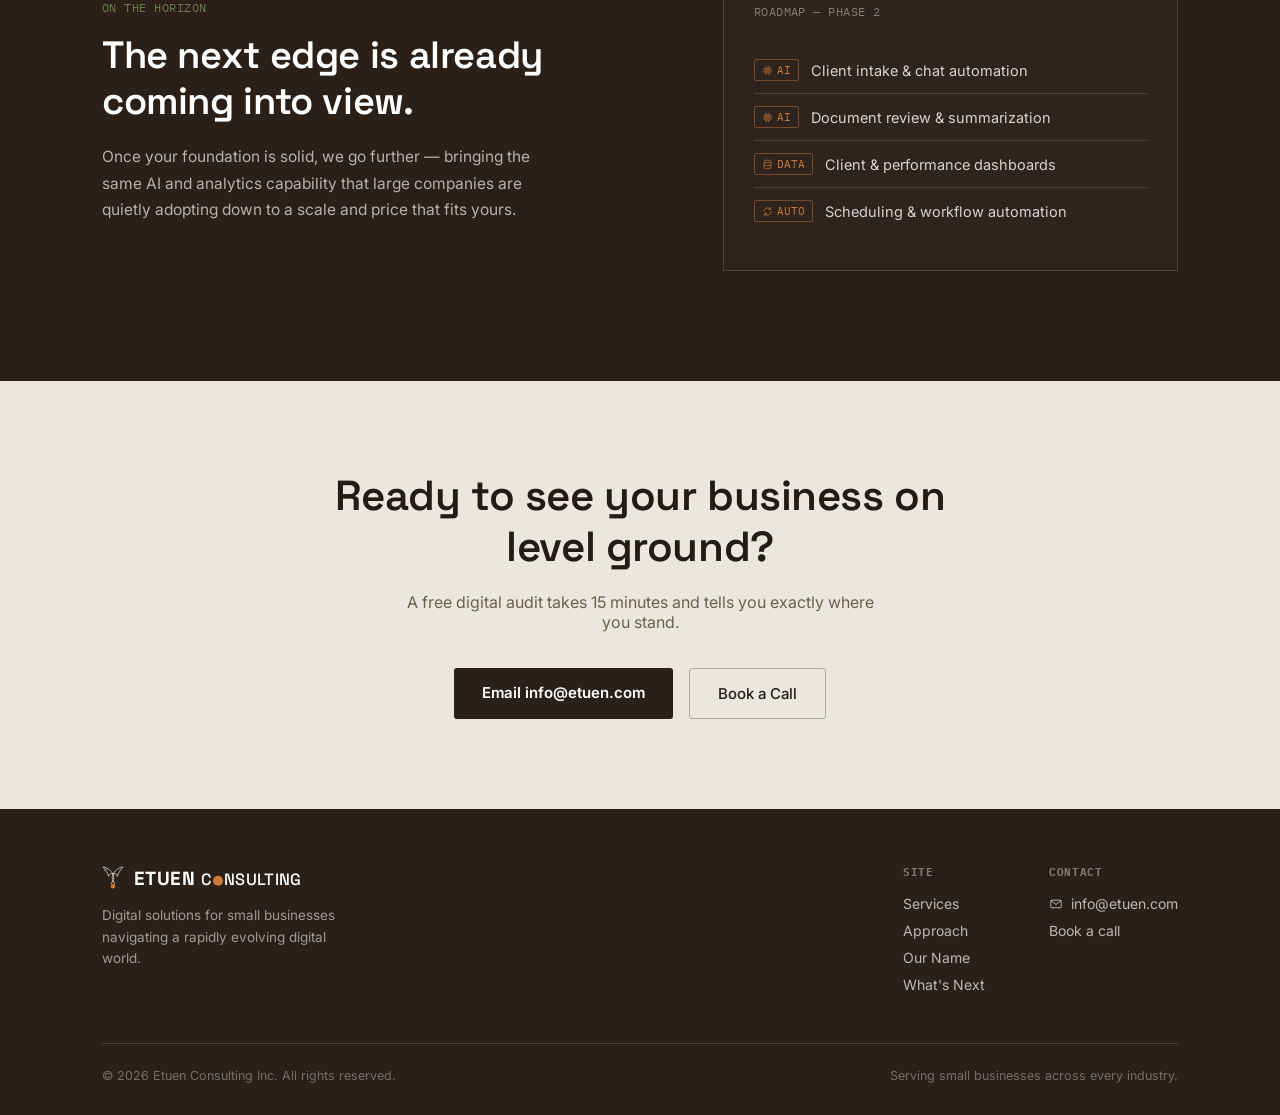
==== commit 2c2b8d3f: "update banner hero" ====
--- a/index.html
+++ b/index.html
@@ -105,17 +105,6 @@
   </div>
   <div class="flight-scene">
     <svg viewBox="0 0 1140 260" preserveAspectRatio="xMidYMid meet">
-      <g class="scale-mark">
-        <path d="M90 232 L90 92" />
-        <path d="M28 92 L160 92" />
-        <path d="M28 92 L18 142" />
-        <path d="M28 92 L38 142" />
-        <path d="M160 92 L150 142" />
-        <path d="M160 92 L172 142" />
-        <ellipse cx="28" cy="146" rx="15" ry="4.5" />
-        <ellipse cx="160" cy="146" rx="15" ry="4.5" />
-        <path d="M62 232 L118 232" />
-      </g>
       <path class="flight-path" d="M 60 200 Q 400 170 720 60 Q 900 20 1080 30" />
       <g class="big-bird" transform="translate(760, 40)">
         <path d="M0 20 C 14 8, 26 4, 44 0 C 30 10, 22 18, 20 30 C 16 20, 8 14, 0 20 Z" />
--- a/style.css
+++ b/style.css
@@ -120,7 +120,11 @@
 
   /* ---------- HERO ---------- */
   .hero{
-    background:linear-gradient(180deg, var(--ink) 0%, var(--ink-2) 100%);
+    background:
+      linear-gradient(180deg, rgba(14,10,8,0.55) 0%, rgba(22,16,9,0.72) 100%),
+      url('assets/hero-bg.jpg');
+    background-size:cover;
+    background-position:center;
     color:#fff;
     padding:96px 0 0;
     overflow:hidden;
@@ -193,21 +197,6 @@
     margin-top:24px;
   }
   .flight-scene svg{width:100%; height:100%; display:block;}
-  .scale-mark{
-    opacity:0;
-    animation:fadeIn 1.4s ease forwards .2s;
-  }
-  .scale-mark path{
-    fill:none;
-    stroke:rgba(240,235,224,0.16);
-    stroke-width:1.2;
-    stroke-linecap:round;
-  }
-  .scale-mark ellipse{
-    fill:rgba(240,235,224,0.08);
-    stroke:rgba(240,235,224,0.2);
-    stroke-width:1;
-  }
   .big-bird{
     opacity:0;
     animation:fadeIn 1.2s ease forwards .4s;
@@ -221,7 +210,7 @@
   }
   .small-bird{
     opacity:0;
-    animation:flyPast 2.6s cubic-bezier(.3,.6,.25,1) forwards 1s;
+    animation:flyPast 6s cubic-bezier(.3,.6,.25,1) infinite 1s;
   }
   .small-bird path{
     fill:none;
@@ -262,11 +251,14 @@
   }
   @keyframes flyPast{
     0%{ opacity:0; transform:translate(50px, 200px) scale(0.85) rotate(-6deg); }
-    12%{ opacity:1; }
-    100%{ opacity:1; transform:translate(1040px, 45px) scale(1.05) rotate(4deg); }
+    10%{ opacity:1; }
+    55%{ opacity:1; transform:translate(1040px, 45px) scale(1.05) rotate(4deg); }
+    75%{ opacity:1; transform:translate(1040px, 45px) scale(1.05) rotate(4deg); }
+    95%{ opacity:0; transform:translate(1040px, 45px) scale(1.05) rotate(4deg); }
+    100%{ opacity:0; transform:translate(50px, 200px) scale(0.85) rotate(-6deg); }
   }
   @media (prefers-reduced-motion: reduce){
-    .scale-mark, .big-bird, .small-bird, .flight-path, .ai-marker, .ai-glow{ animation:none !important; opacity:1; }
+    .big-bird, .small-bird, .flight-path, .ai-marker, .ai-glow{ animation:none !important; opacity:1; }
     .small-bird{ transform:translate(1040px, 45px) scale(1.05) rotate(4deg); }
   }
 
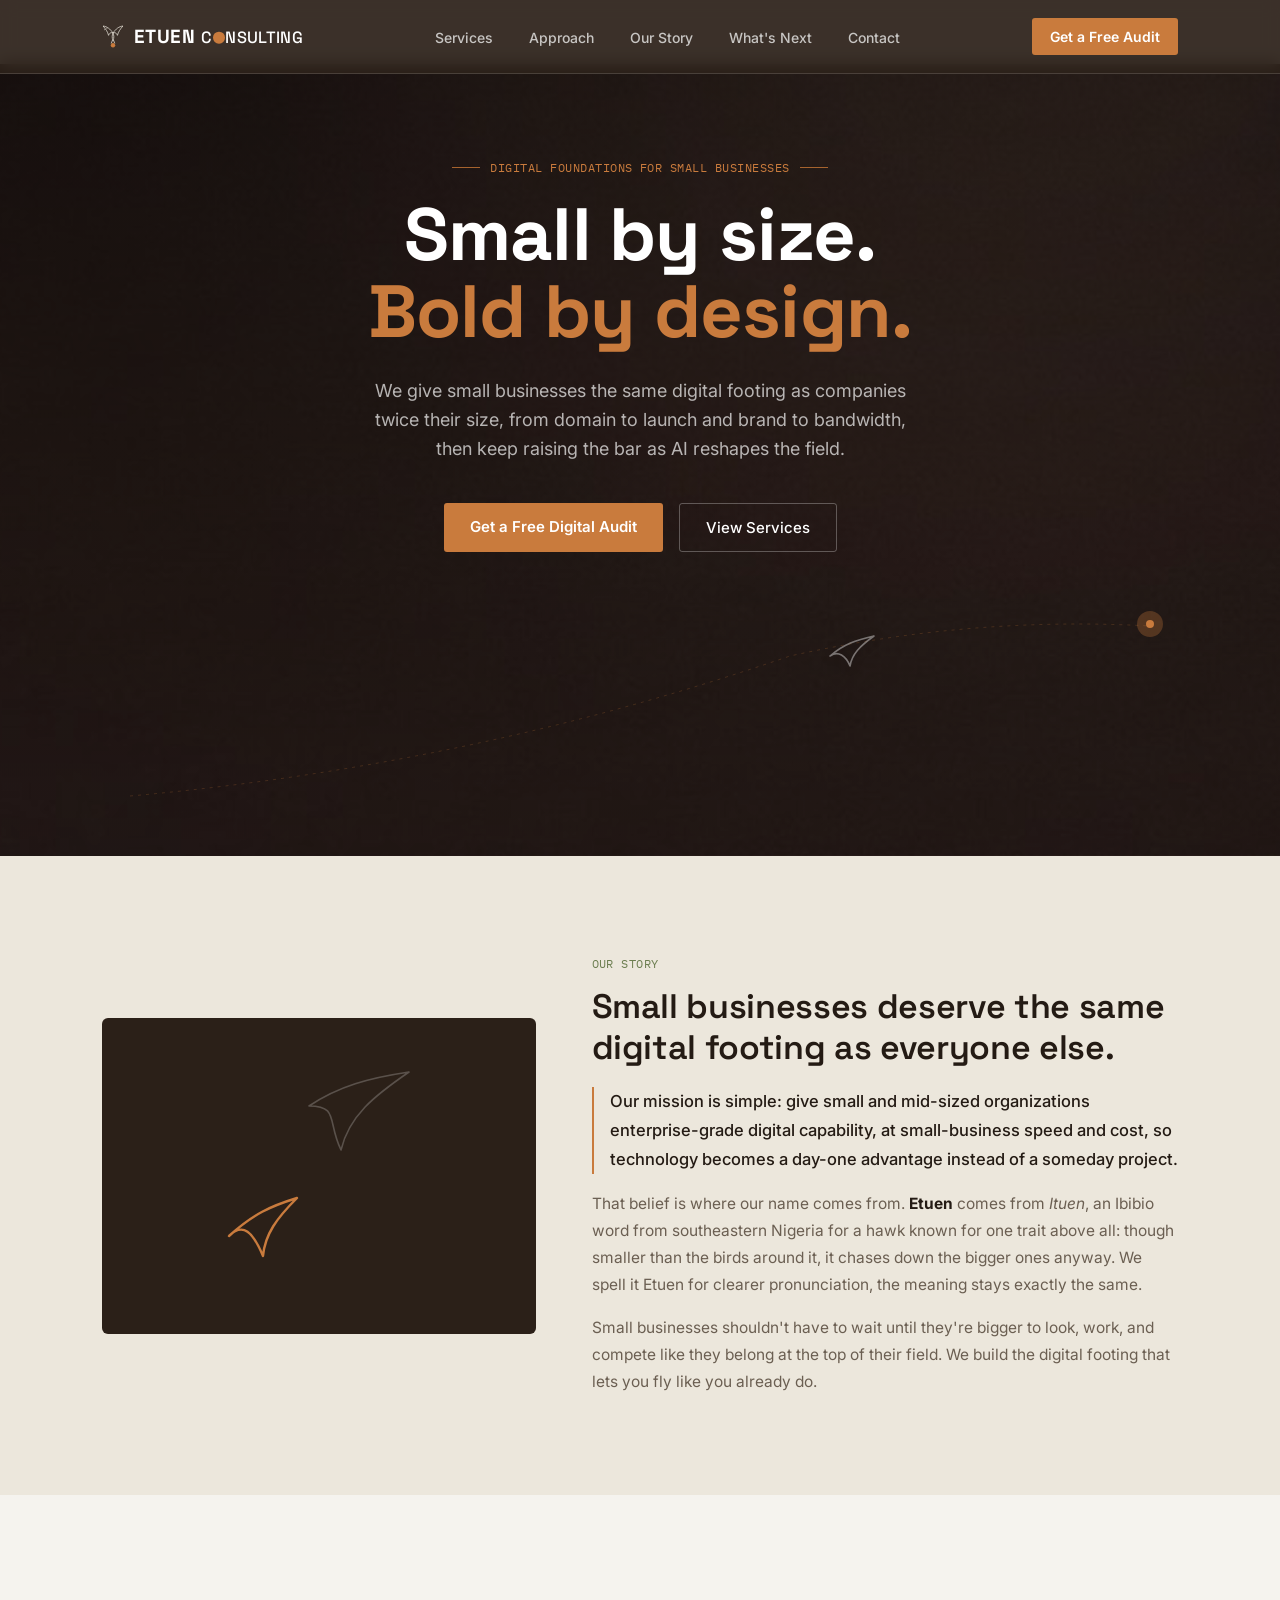
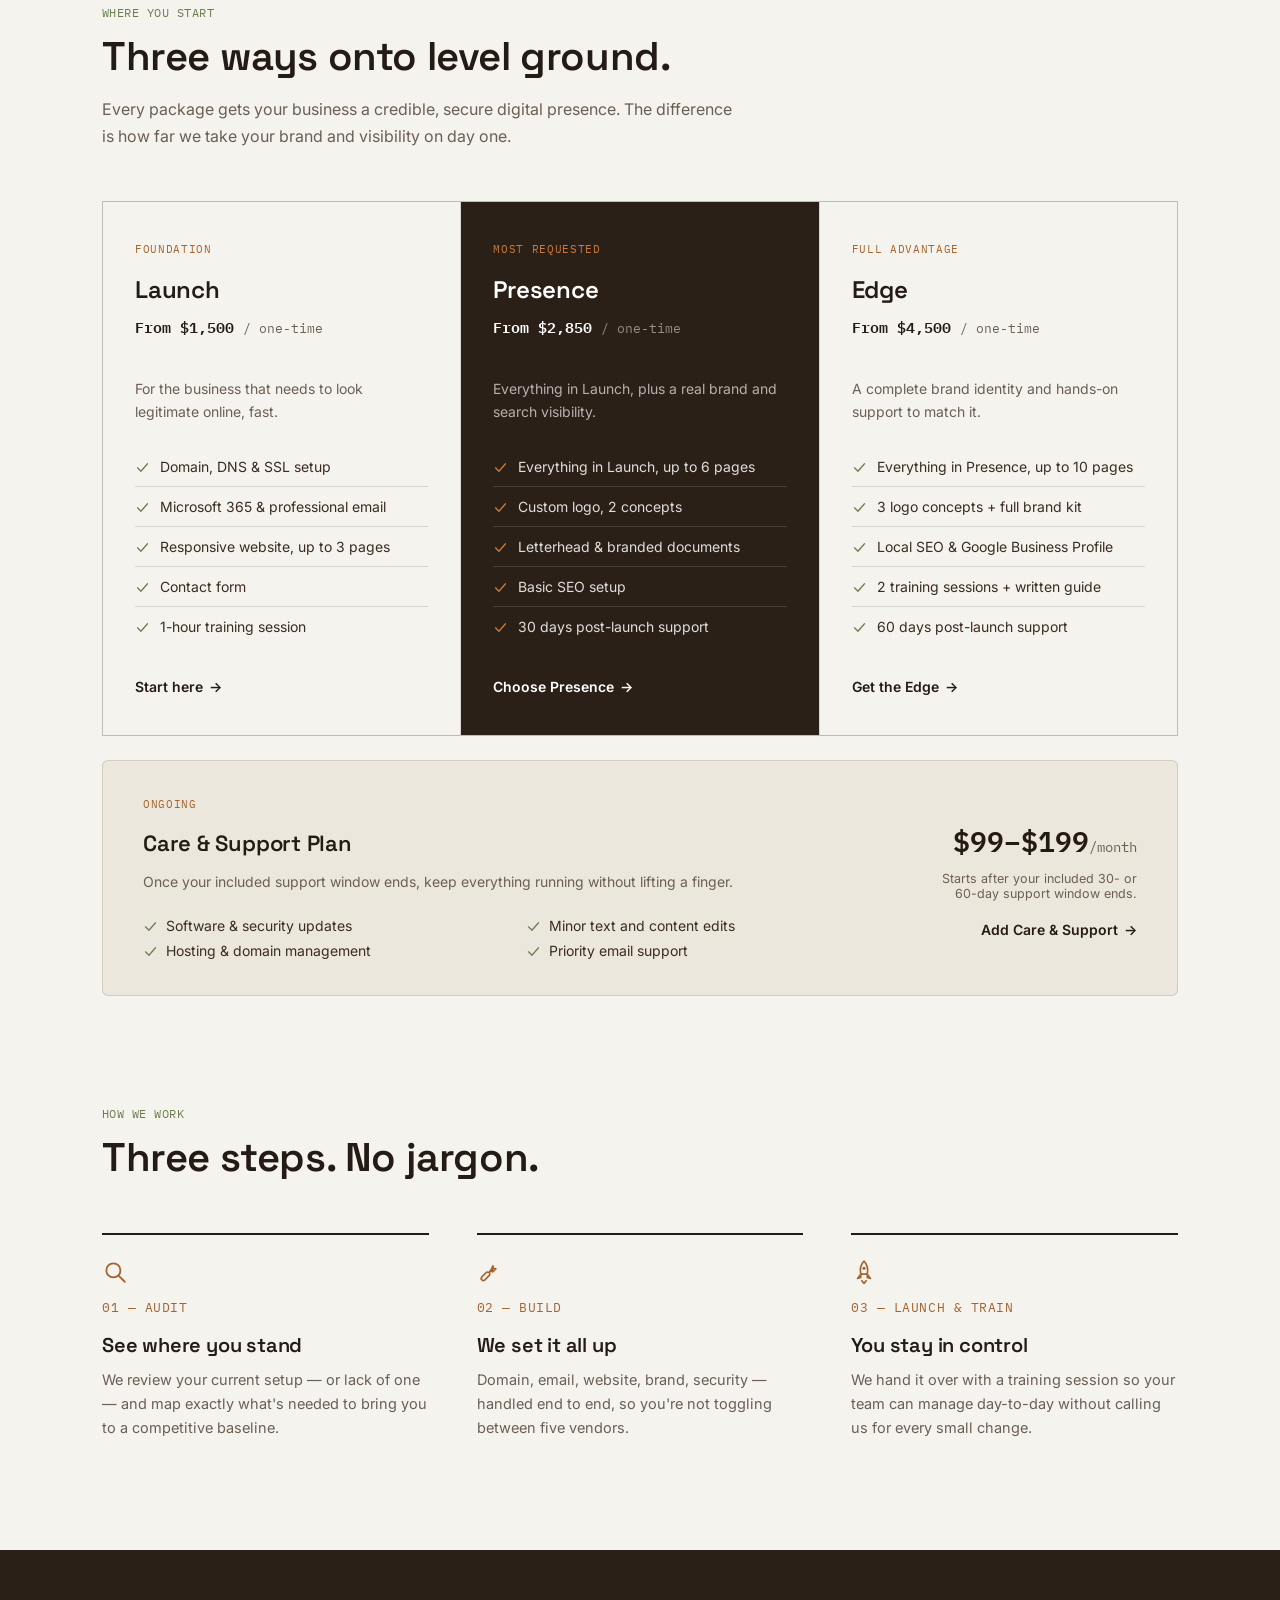
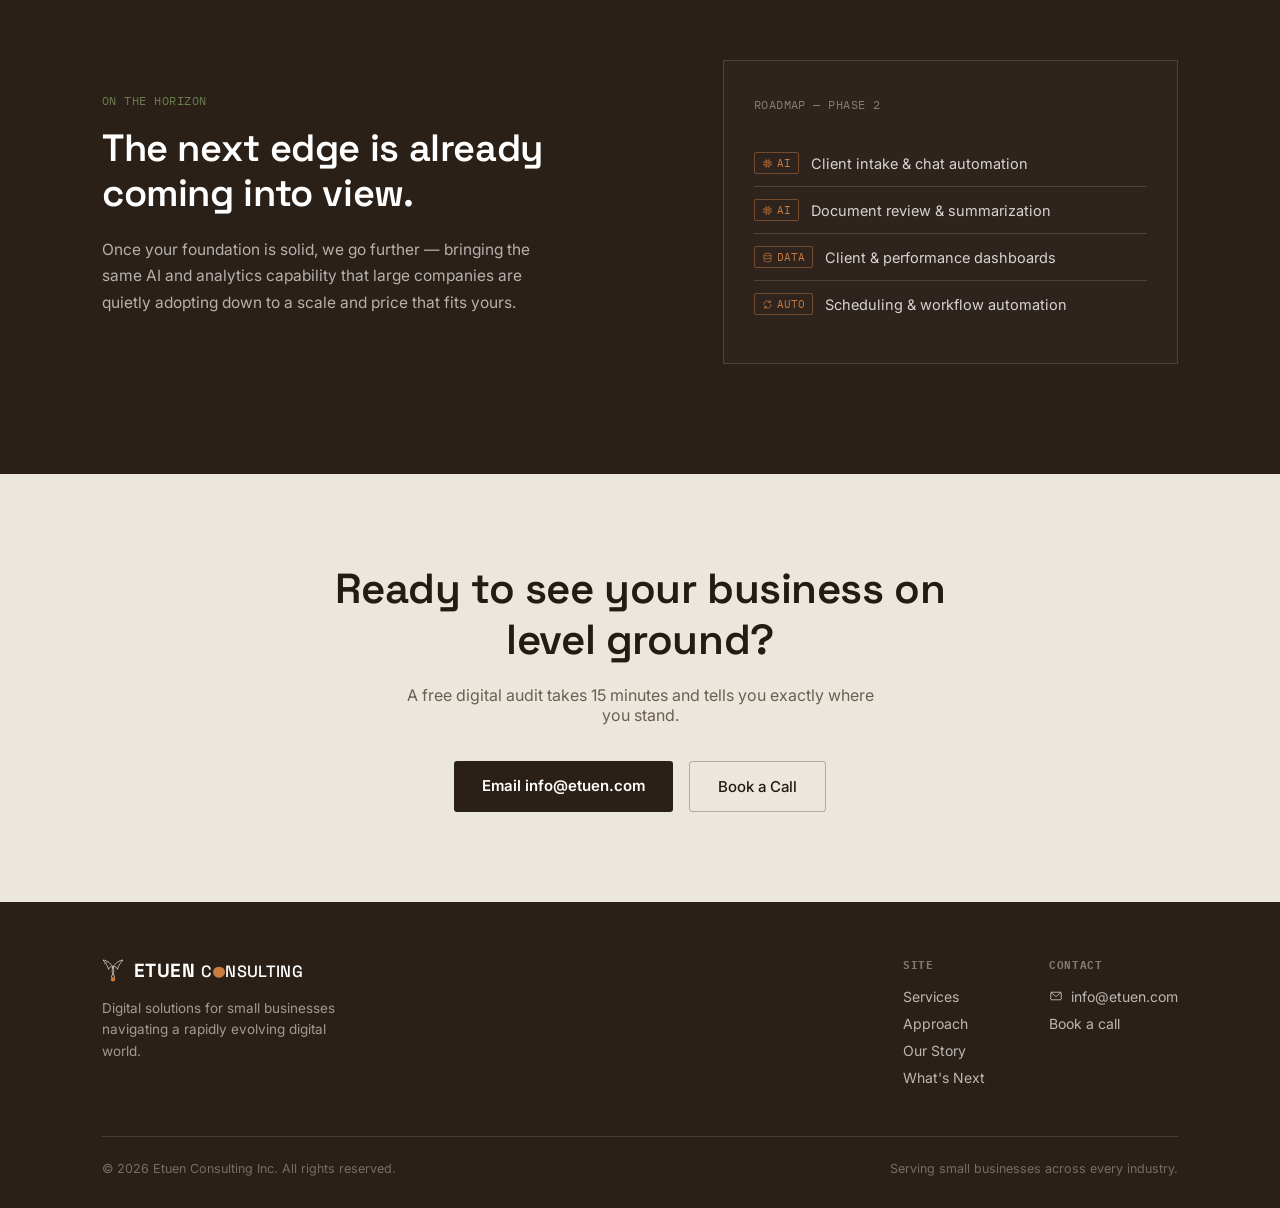
==== commit 280bb369: "update site logo design" ====
--- a/index.html
+++ b/index.html
@@ -81,7 +81,7 @@
     <ul class="nav-links">
       <li><a href="#services">Services</a></li>
       <li><a href="#approach">Approach</a></li>
-      <li><a href="#name">Our Name</a></li>
+      <li><a href="#name">Our Story</a></li>
       <li><a href="#horizon">What's Next</a></li>
       <li><a href="#contact">Contact</a></li>
     </ul>
@@ -115,7 +115,7 @@
       <g class="ai-marker" transform="translate(1080, 28)">
         <circle class="ai-glow" cx="0" cy="0" r="13" />
         <circle class="ai-dot" cx="0" cy="0" r="4" />
-        <text class="ai-label" x="0" y="24" text-anchor="middle">AI</text>
+        <text class="ai-label" x="0" y="24" text-anchor="middle"></text>
       </g>
     </svg>
   </div>
@@ -131,19 +131,24 @@
         </svg>
       </div>
       <div class="name-copy">
-        <span class="mono">Our Name</span>
-        <h2>Named after a bird that doesn't know it's small.</h2>
-        <p>
-          <strong>Etuen</strong> comes from <em>Ituen</em>, an Ibibio word from southeastern
-          Nigeria for a hawk known for one trait above all: though smaller than the birds
-          around it, it chases down the bigger ones anyway. We spell it Etuen for clearer
-          pronunciation — the meaning stays exactly the same.
+        <span class="mono">Our Story</span>
+        <h2>Small businesses deserve the same digital footing as everyone else.</h2>
+        <p class="name-lead">
+          Our mission is simple: give small and mid-sized organizations enterprise-grade
+          digital capability, at small-business speed and cost, so technology becomes a
+          day-one advantage instead of a someday project.
         </p>
         <p>
-          That's the whole idea behind this company. Small businesses shouldn't have to
-          wait until they're bigger to look, work, and compete like they belong at
-          the top of their field. We build the digital footing that lets you fly
-          like you already do.
+          That belief is where our name comes from. <strong>Etuen</strong> comes from
+          <em>Ituen</em>, an Ibibio word from southeastern Nigeria for a hawk known for one
+          trait above all: though smaller than the birds around it, it chases down the
+          bigger ones anyway. We spell it Etuen for clearer pronunciation, the meaning
+          stays exactly the same.
+        </p>
+        <p>
+          Small businesses shouldn't have to wait until they're bigger to look, work, and
+          compete like they belong at the top of their field. We build the digital footing
+          that lets you fly like you already do.
         </p>
       </div>
     </div>
@@ -320,7 +325,7 @@
           <h4>Site</h4>
           <a href="#services">Services</a>
           <a href="#approach">Approach</a>
-          <a href="#name">Our Name</a>
+          <a href="#name">Our Story</a>
           <a href="#horizon">What's Next</a>
         </div>
         <div class="footer-col">
--- a/style.css
+++ b/style.css
@@ -18,6 +18,7 @@
     margin:0;
     overflow-x:hidden;
     max-width:100vw;
+    padding-top:64px;
     background:var(--paper);
     color:var(--text-dark);
     font-family:'Inter', sans-serif;
@@ -45,7 +46,7 @@
 
   /* ---------- NAV ---------- */
   header{
-    position:sticky; top:0; z-index:50;
+    position:fixed; top:0; left:0; right:0; z-index:50;
     background:rgba(43,32,24,0.92);
     backdrop-filter:blur(8px);
     border-bottom:1px solid var(--line);
@@ -82,12 +83,12 @@
   }
   .o-dot{
     display:inline-block;
-    width:0.62em;
-    height:0.62em;
+    width:0.72em;
+    height:0.72em;
     border-radius:50%;
     background:var(--amber);
-    margin:0 0.05em;
-    transform:translateY(0.05em);
+    margin:0 0.04em;
+    transform:translateY(0.04em);
   }
   .nav-links{
     display:flex; align-items:center; gap:36px;
@@ -121,7 +122,7 @@
   /* ---------- HERO ---------- */
   .hero{
     background:
-      linear-gradient(180deg, rgba(14,10,8,0.55) 0%, rgba(22,16,9,0.72) 100%),
+      linear-gradient(180deg, rgba(14,10,8,0.62) 0%, rgba(20,14,9,0.42) 55%, rgba(20,14,9,0.22) 100%),
       url('assets/hero-bg.jpg');
     background-size:cover;
     background-position:center;
@@ -200,22 +201,24 @@
   .big-bird{
     opacity:0;
     animation:fadeIn 1.2s ease forwards .4s;
+    filter:drop-shadow(0 1px 4px rgba(0,0,0,0.55));
   }
   .big-bird path{
     fill:none;
-    stroke:rgba(255,255,255,0.22);
-    stroke-width:1.4;
+    stroke:rgba(255,255,255,0.4);
+    stroke-width:1.6;
     stroke-linecap:round;
     stroke-linejoin:round;
   }
   .small-bird{
     opacity:0;
     animation:flyPast 6s cubic-bezier(.3,.6,.25,1) infinite 1s;
+    filter:drop-shadow(0 1px 5px rgba(0,0,0,0.65));
   }
   .small-bird path{
     fill:none;
     stroke:var(--amber);
-    stroke-width:2;
+    stroke-width:2.6;
     stroke-linecap:round;
     stroke-linejoin:round;
   }
@@ -313,6 +316,13 @@
   .name-copy .mono{ color:var(--moss); font-size:12px; margin-bottom:16px; display:block; }
   .name-copy h2{ font-size:clamp(26px,3.4vw,34px); font-weight:600; margin-bottom:18px; line-height:1.2; }
   .name-copy p{ color:var(--text-mid); font-size:15.5px; line-height:1.75; margin:0 0 16px; }
+  .name-copy .name-lead{
+    color:var(--text-dark);
+    font-weight:500;
+    font-size:16.5px;
+    border-left:2px solid var(--amber);
+    padding-left:16px;
+  }
   .name-copy p:last-child{ margin-bottom:0; }
   .name-copy strong{ color:var(--text-dark); }
 
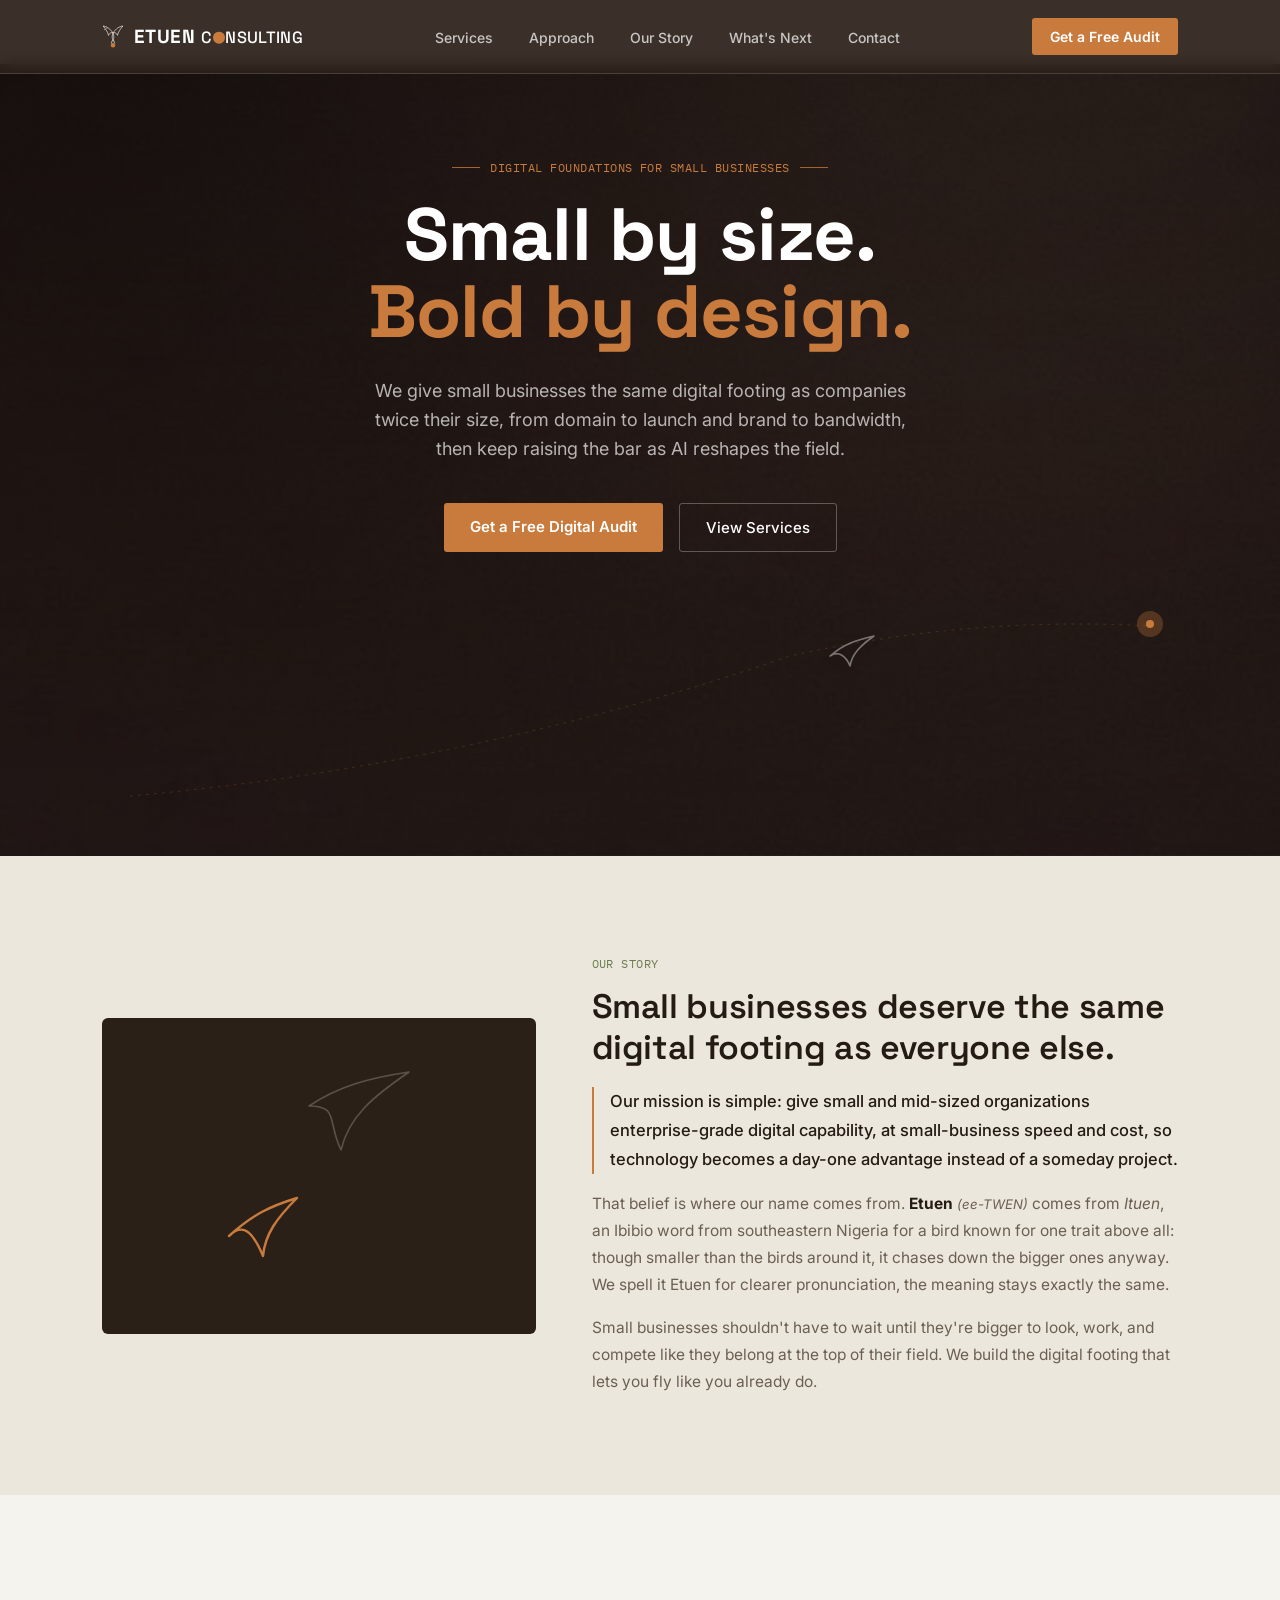
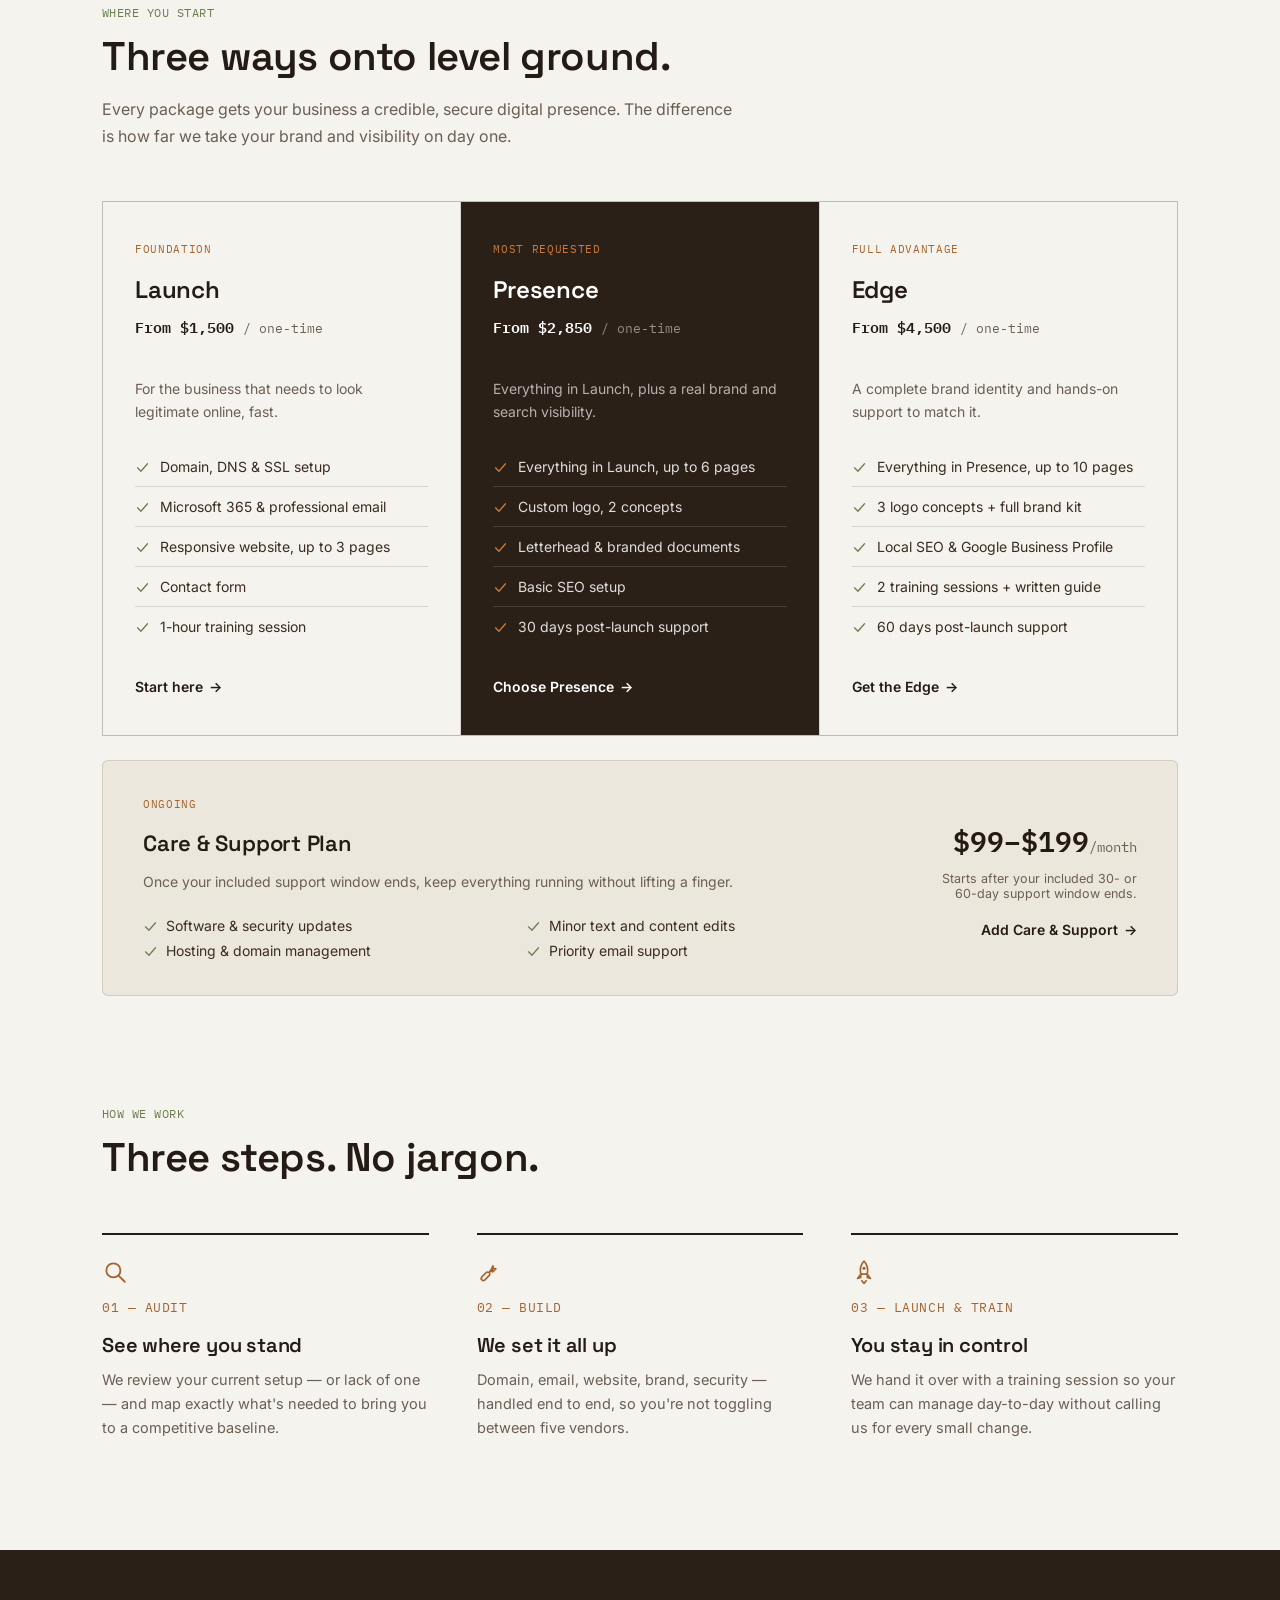
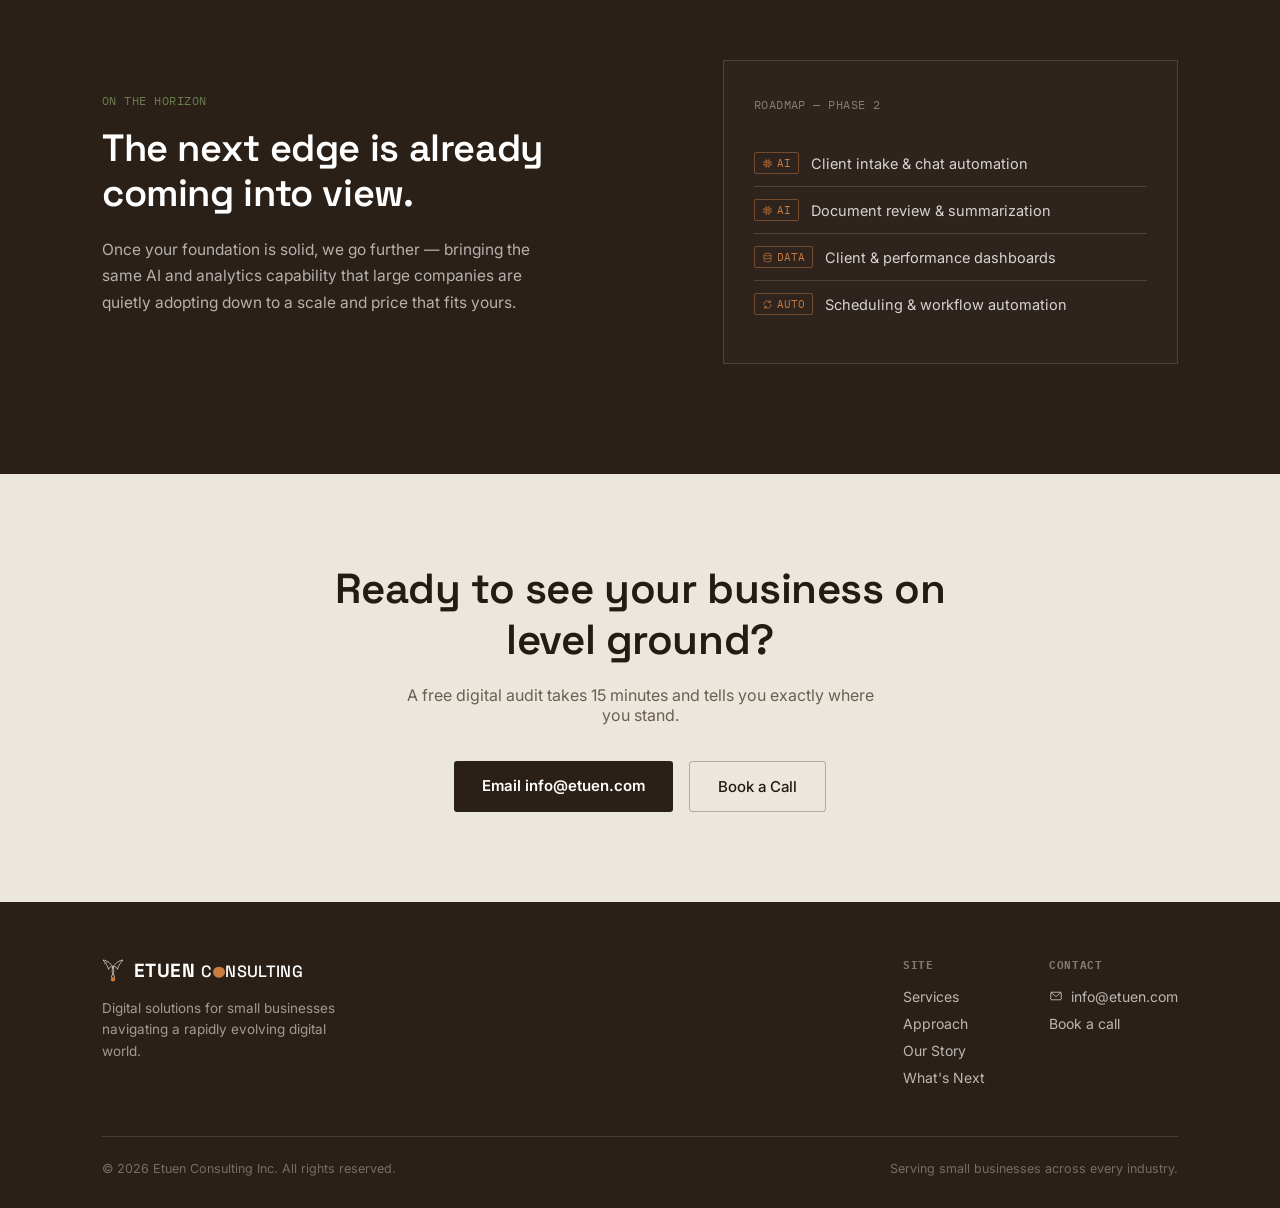
==== commit 4ddb24da: "add pronounciation to text" ====
--- a/index.html
+++ b/index.html
@@ -139,11 +139,11 @@
           day-one advantage instead of a someday project.
         </p>
         <p>
-          That belief is where our name comes from. <strong>Etuen</strong> comes from
-          <em>Ituen</em>, an Ibibio word from southeastern Nigeria for a hawk known for one
-          trait above all: though smaller than the birds around it, it chases down the
-          bigger ones anyway. We spell it Etuen for clearer pronunciation, the meaning
-          stays exactly the same.
+        That belief is where our name comes from. <strong>Etuen</strong> <span class="pronounce">(ee-TWEN)</span> comes from
+        <em>Ituen</em>, an Ibibio word from southeastern Nigeria for a bird known for one
+        trait above all: though smaller than the birds around it, it chases down the
+        bigger ones anyway. We spell it Etuen for clearer pronunciation, the meaning
+        stays exactly the same.
         </p>
         <p>
           Small businesses shouldn't have to wait until they're bigger to look, work, and
--- a/style.css
+++ b/style.css
@@ -297,6 +297,12 @@
     gap:56px;
     align-items:center;
   }
+  .pronounce{
+  font-size:0.85em;
+  font-weight:400;
+  font-style:italic;
+  color:var(--text-mid);
+}
   @media (max-width:860px){ .name-grid{grid-template-columns:1fr;} }
   .name-visual{
     background:var(--ink);
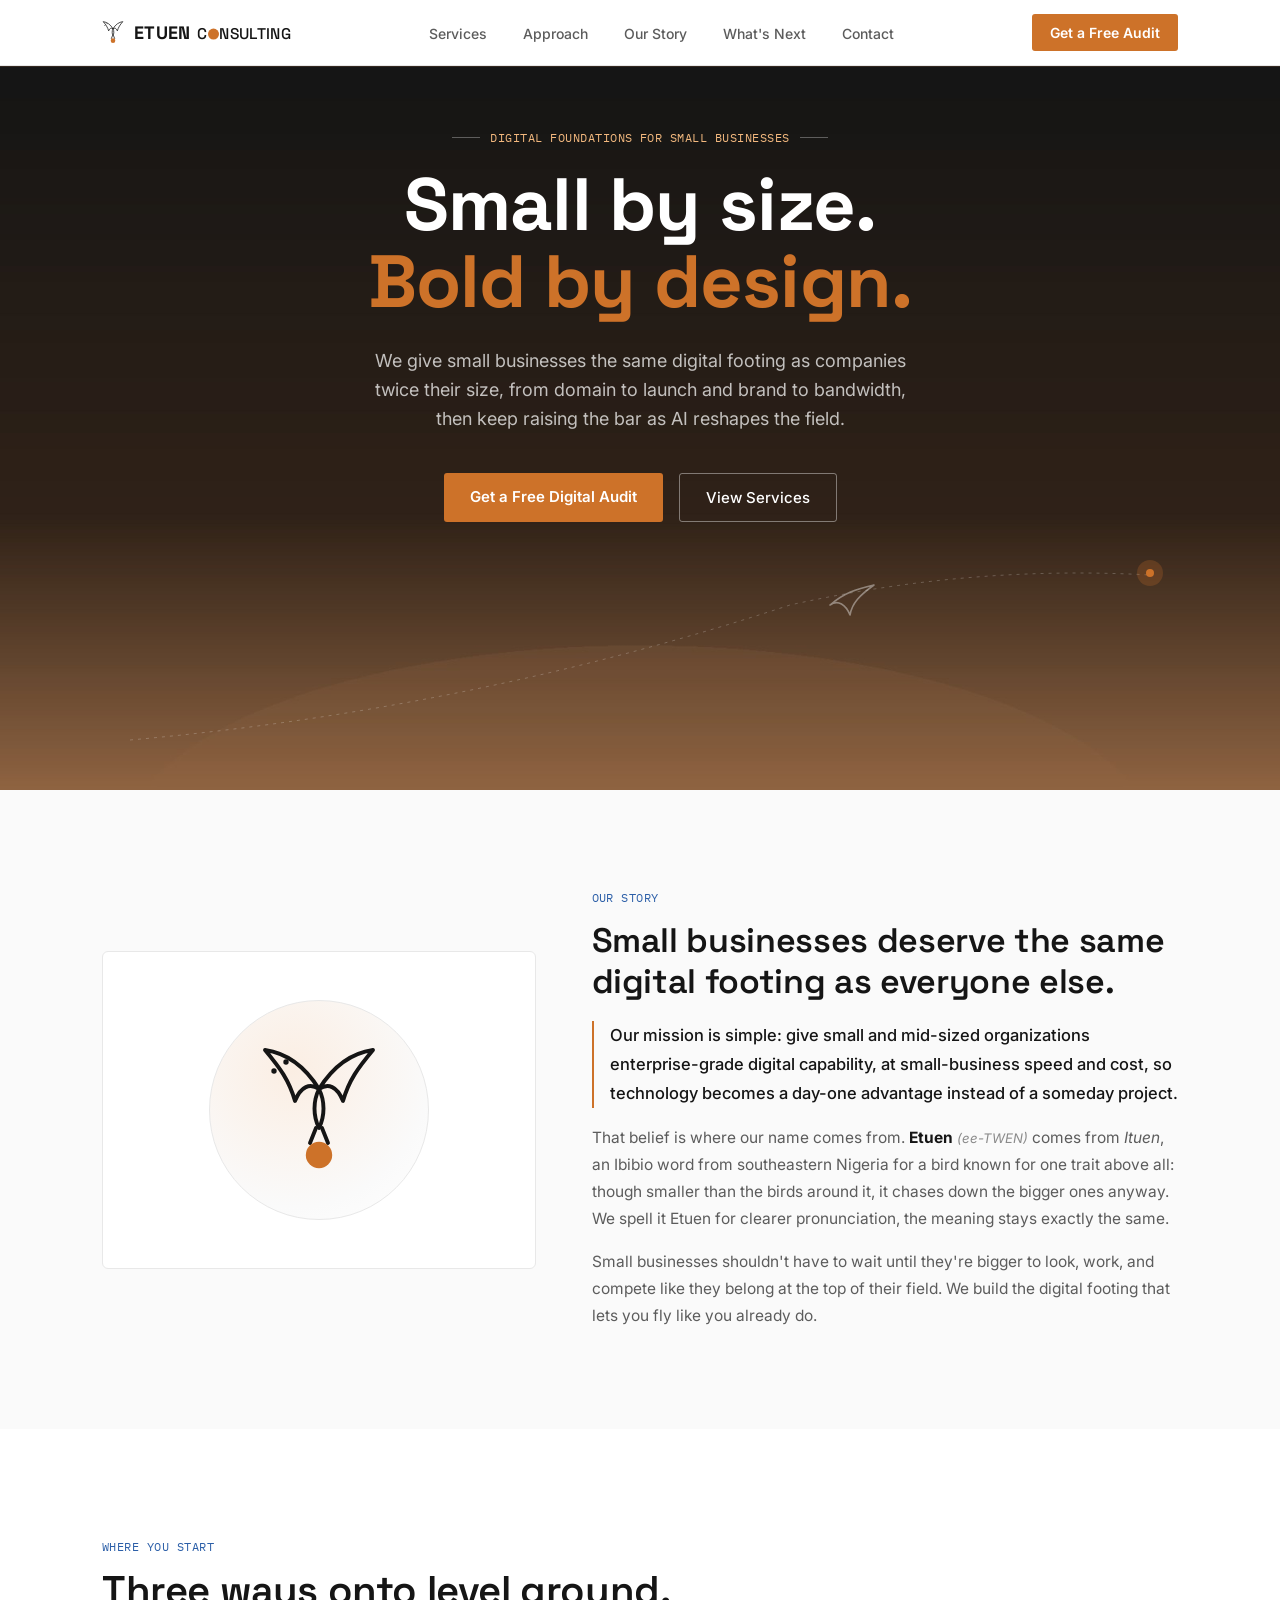
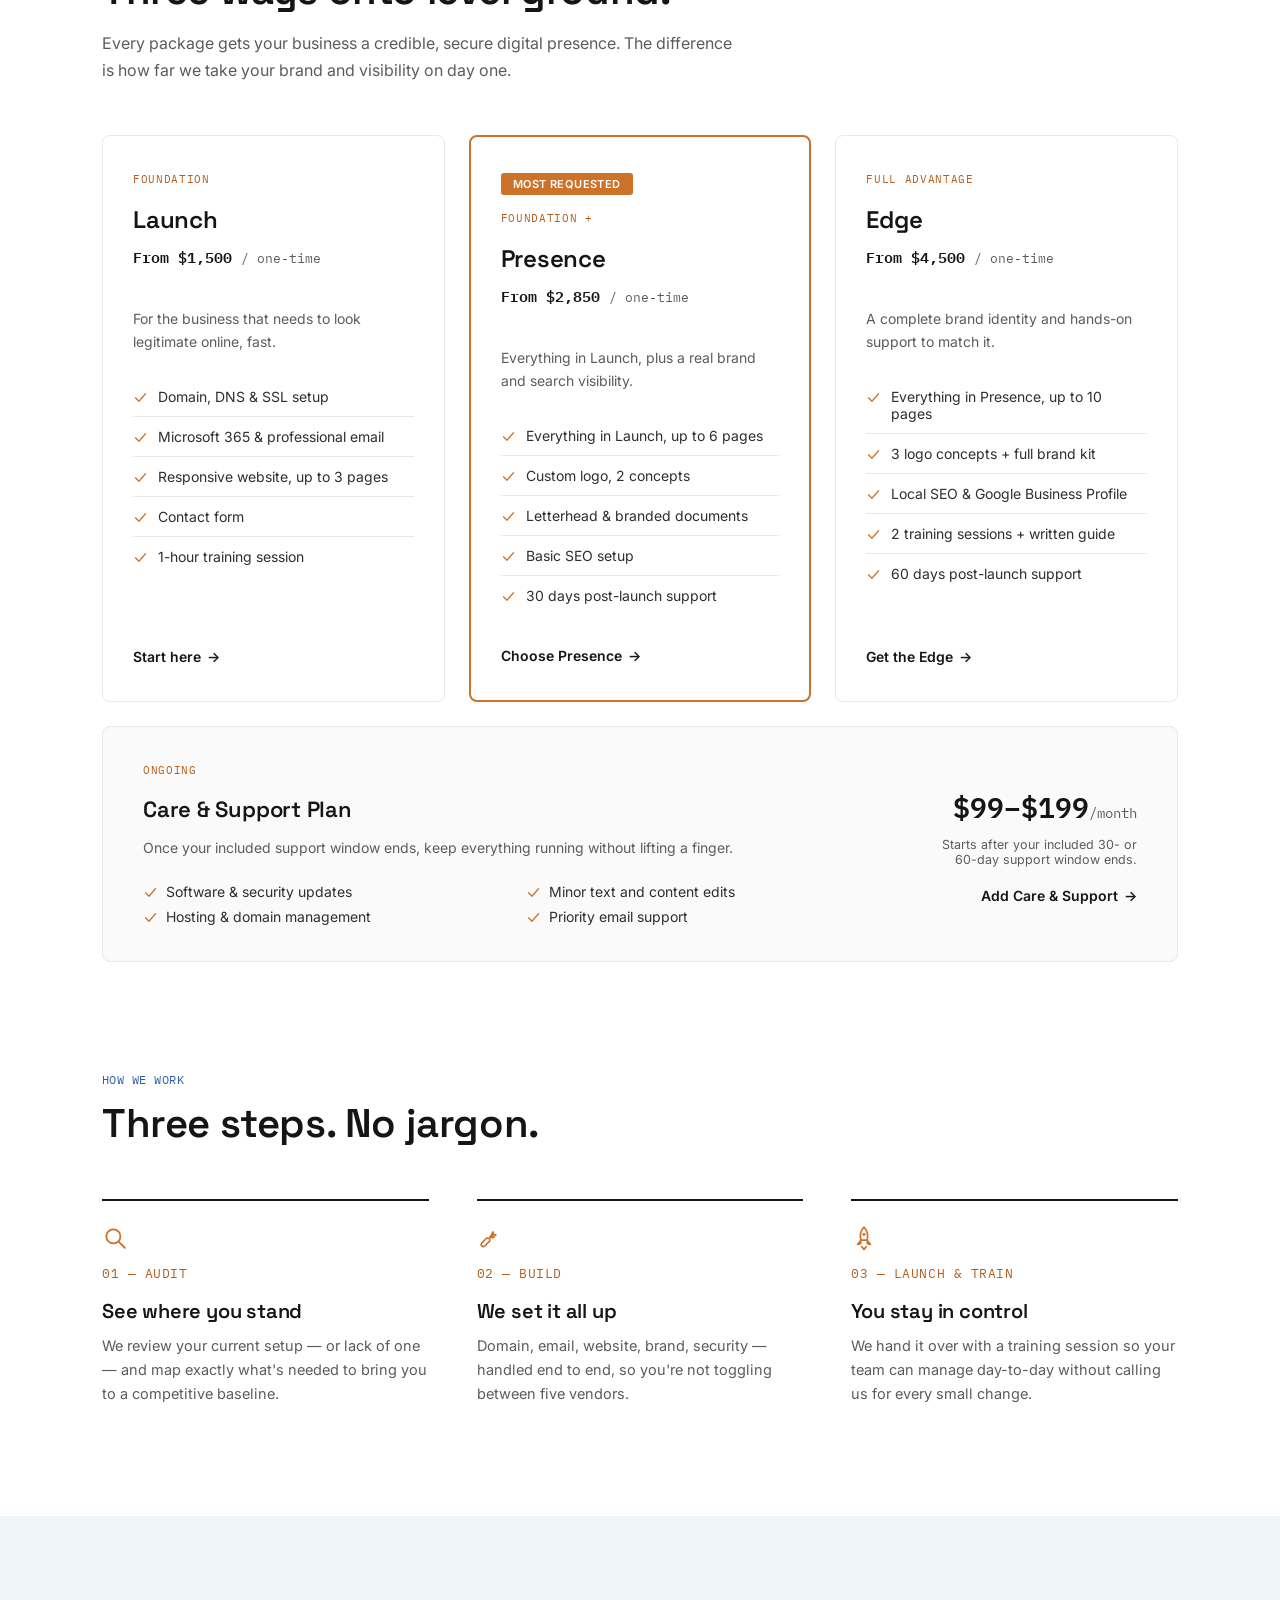
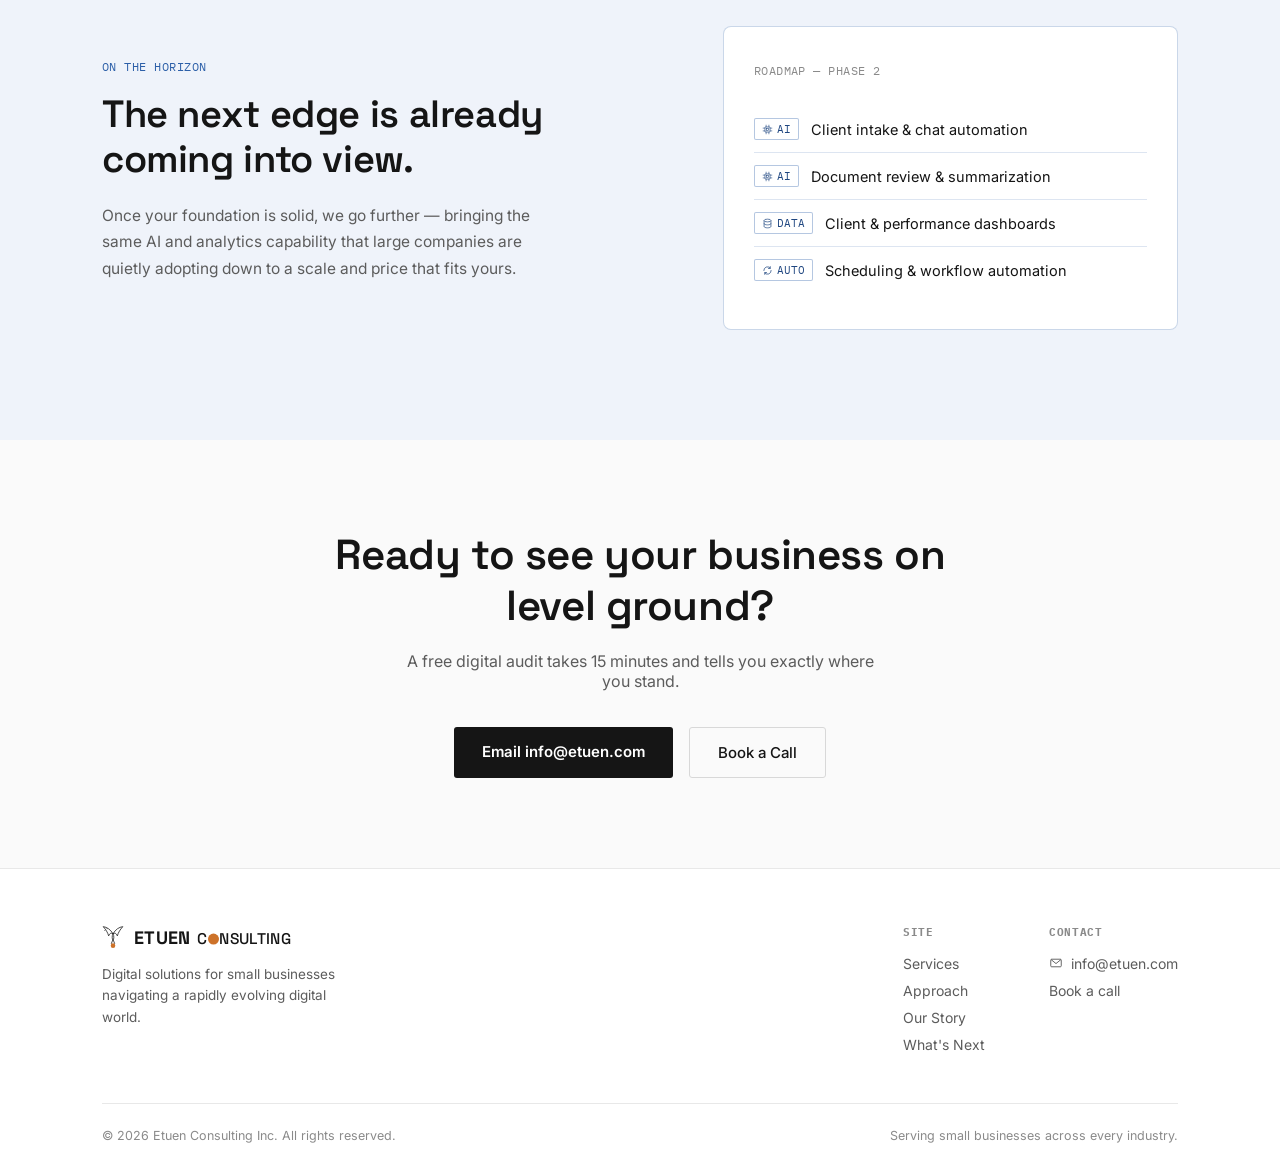
==== commit 76c53d7f: "chane the color theme" ====
--- a/index.html
+++ b/index.html
@@ -3,11 +3,647 @@
 <head>
 <meta charset="UTF-8">
 <meta name="viewport" content="width=device-width, initial-scale=1.0">
-<title>Etuen — Small by size. Bold by design.</title>
+<title>Etuen Consulting | Digital Foundations for Small Business</title>
 <link rel="preconnect" href="https://fonts.googleapis.com">
 <link rel="preconnect" href="https://fonts.gstatic.com" crossorigin>
 <link href="https://fonts.googleapis.com/css2?family=Space+Grotesk:wght@400;500;600;700&family=Inter:wght@400;500;600&family=IBM+Plex+Mono:wght@400;500&display=swap" rel="stylesheet">
-<link rel="stylesheet" href="style.css">
+<style>
+  :root{
+    --charcoal:#151515;
+    --gray:#5C5C5C;
+    --gray-light:#8A8A8A;
+    --amber:#CD7229;
+    --amber-dim:#B25F1E;
+    --amber-bg:#FBEEE3;
+    --cobalt:#2C5FA8;
+    --cobalt-dim:#1F4680;
+    --cobalt-bg:#EFF3FA;
+    --white:#FFFFFF;
+    --bg-alt:#FAFAFA;
+    --border:#E8E8E8;
+    --border-strong:#D8D8D8;
+  }
+
+  *{box-sizing:border-box;}
+  html{scroll-behavior:smooth;}
+  body{
+    margin:0;
+    padding-top:66px;
+    overflow-x:hidden;
+    max-width:100vw;
+    background:var(--white);
+    color:var(--charcoal);
+    font-family:'Inter', sans-serif;
+    -webkit-font-smoothing:antialiased;
+  }
+  h1,h2,h3,.display{
+    font-family:'Space Grotesk', sans-serif;
+    margin:0;
+    letter-spacing:-0.01em;
+  }
+  .mono{
+    font-family:'IBM Plex Mono', monospace;
+    letter-spacing:0.04em;
+    text-transform:uppercase;
+  }
+  a{color:inherit;}
+  img,svg{display:block;max-width:100%;}
+  section{position:relative;}
+  .wrap{
+    max-width:1140px;
+    margin:0 auto;
+    padding:0 32px;
+  }
+  @media (max-width:640px){ .wrap{padding:0 20px;} }
+  .sr-only{
+    position:absolute; width:1px; height:1px;
+    padding:0; margin:-1px; overflow:hidden;
+    clip:rect(0,0,0,0); white-space:nowrap; border:0;
+  }
+
+  /* ---------- NAV ---------- */
+  header{
+    position:fixed; top:0; left:0; right:0; z-index:50;
+    background:rgba(255,255,255,0.92);
+    backdrop-filter:blur(8px);
+    border-bottom:1px solid var(--border);
+  }
+  .nav{
+    display:flex; align-items:center; justify-content:space-between;
+    padding:14px 32px;
+    max-width:1140px; margin:0 auto;
+  }
+  .logo{
+    display:flex; align-items:center; gap:10px;
+    color:var(--charcoal); font-size:18px; font-weight:600;
+  }
+  .logo-mark{
+    width:22px; height:25px; position:relative; flex-shrink:0;
+  }
+  .logo-mark svg{width:100%;height:100%;}
+  .logo-text{
+    display:flex; align-items:baseline; gap:6px;
+    font-family:'Space Grotesk', sans-serif;
+  }
+  .brand-word{
+    text-transform:uppercase;
+    font-weight:700;
+    letter-spacing:0.02em;
+  }
+  .brand-sub{
+    text-transform:uppercase;
+    font-weight:500;
+    font-size:0.86em;
+    letter-spacing:0.02em;
+    display:inline-flex;
+    align-items:baseline;
+  }
+  .o-dot{
+    display:inline-block;
+    width:0.72em;
+    height:0.72em;
+    border-radius:50%;
+    background:var(--amber);
+    margin:0 0.04em;
+    transform:translateY(0.04em);
+  }
+  .nav-links{
+    display:flex; align-items:center; gap:36px;
+    list-style:none; margin:0; padding:0;
+  }
+  .nav-links a{
+    color:var(--gray);
+    text-decoration:none;
+    font-size:14px;
+    font-weight:500;
+    transition:color .2s ease;
+  }
+  .nav-links a:hover{color:var(--charcoal);}
+  .nav-cta{
+    background:var(--amber);
+    color:#fff;
+    padding:10px 18px;
+    border-radius:3px;
+    font-size:14px;
+    font-weight:600;
+    text-decoration:none;
+    white-space:nowrap;
+    transition:background .2s ease, transform .2s ease;
+  }
+  .nav-cta:hover{background:var(--amber-dim); transform:translateY(-1px);}
+  @media (max-width:860px){ .nav-links{display:none;} }
+
+  /* ---------- HERO ---------- */
+  .hero{
+    background:
+      url("[data-uri]");
+    background-size:cover;
+    background-position:center bottom;
+    padding:64px 0 0;
+    overflow:hidden;
+  }
+  .hero-inner{
+    max-width:1140px; margin:0 auto; padding:0 32px;
+    display:flex; flex-direction:column; align-items:center;
+    text-align:center;
+  }
+  .eyebrow{
+    font-size:12px;
+    color:#F2B87E;
+    margin-bottom:22px;
+    display:flex; align-items:center; gap:10px;
+  }
+  .eyebrow::before, .eyebrow::after{
+    content:"";
+    width:28px; height:1px;
+    background:rgba(255,255,255,0.3);
+  }
+  .hero h1{
+    font-size:clamp(40px, 7vw, 74px);
+    font-weight:700;
+    line-height:1.04;
+    max-width:820px;
+    color:#FFFFFF;
+  }
+  .hero h1 em{
+    font-style:normal;
+    color:var(--amber);
+  }
+  .hero-sub{
+    margin:26px 0 40px;
+    max-width:560px;
+    font-size:18px;
+    line-height:1.6;
+    color:rgba(255,255,255,0.72);
+  }
+  .hero-ctas{
+    display:flex; gap:16px; flex-wrap:wrap; justify-content:center;
+    margin-bottom:20px;
+  }
+  .btn-primary{
+    background:var(--amber);
+    color:#fff;
+    padding:14px 26px;
+    border-radius:3px;
+    text-decoration:none;
+    font-weight:600;
+    font-size:15px;
+    transition:background .2s ease, transform .2s ease;
+  }
+  .btn-primary:hover{background:var(--amber-dim); transform:translateY(-1px);}
+  .btn-ghost{
+    border:1px solid rgba(255,255,255,0.4);
+    color:#FFFFFF;
+    padding:14px 26px;
+    border-radius:3px;
+    text-decoration:none;
+    font-weight:500;
+    font-size:15px;
+    transition:border-color .2s ease, background .2s ease;
+  }
+  .btn-ghost:hover{border-color:#FFFFFF; background:rgba(255,255,255,0.1);}
+
+  /* Flight scene */
+  .flight-scene{
+    position:relative;
+    width:100%;
+    height:240px;
+    margin-top:8px;
+  }
+  .flight-scene svg{width:100%; height:100%; display:block;}
+  .big-bird{
+    opacity:0;
+    animation:fadeIn 1.2s ease forwards .4s;
+  }
+  .big-bird path{
+    fill:none;
+    stroke:rgba(255,255,255,0.4);
+    stroke-width:1.6;
+    stroke-linecap:round;
+    stroke-linejoin:round;
+  }
+  .small-bird{
+    opacity:0;
+    animation:flyPast 6s cubic-bezier(.3,.6,.25,1) infinite 1s;
+    filter:drop-shadow(0 1px 4px rgba(0,0,0,0.35));
+  }
+  .small-bird path{
+    fill:none;
+    stroke:var(--amber);
+    stroke-width:2.4;
+    stroke-linecap:round;
+    stroke-linejoin:round;
+  }
+  .flight-path{
+    stroke:rgba(255,255,255,0.22);
+    stroke-width:1;
+    stroke-dasharray:3 5;
+    fill:none;
+    opacity:0;
+    animation:fadeIn 1s ease forwards 1s;
+  }
+  .ai-marker{
+    opacity:0;
+    animation:fadeIn 1s ease forwards 2.8s;
+  }
+  .ai-glow{
+    fill:rgba(205,114,41,0.24);
+    transform-box:fill-box;
+    transform-origin:center;
+    animation:pulseGlow 2.6s ease-in-out infinite 3.2s;
+  }
+  .ai-dot{ fill:var(--amber); }
+  @keyframes fadeIn{ to{ opacity:1; } }
+  @keyframes pulseGlow{
+    0%,100%{ transform:scale(1); opacity:0.55; }
+    50%{ transform:scale(1.45); opacity:0.9; }
+  }
+  @keyframes flyPast{
+    0%{ opacity:0; transform:translate(50px, 190px) scale(0.85) rotate(-6deg); }
+    10%{ opacity:1; }
+    55%{ opacity:1; transform:translate(1040px, 40px) scale(1.05) rotate(4deg); }
+    75%{ opacity:1; transform:translate(1040px, 40px) scale(1.05) rotate(4deg); }
+    95%{ opacity:0; transform:translate(1040px, 40px) scale(1.05) rotate(4deg); }
+    100%{ opacity:0; transform:translate(50px, 190px) scale(0.85) rotate(-6deg); }
+  }
+  @media (prefers-reduced-motion: reduce){
+    .big-bird, .small-bird, .flight-path, .ai-marker, .ai-glow{ animation:none !important; opacity:1; }
+    .small-bird{ transform:translate(1040px, 40px) scale(1.05) rotate(4deg); }
+  }
+
+  /* ---------- SCROLL REVEAL ---------- */
+  .reveal{
+    opacity:0;
+    transform:translateY(18px);
+    transition:opacity .6s ease, transform .6s ease;
+  }
+  .reveal.is-visible{
+    opacity:1;
+    transform:translateY(0);
+  }
+
+  /* ---------- SECTION HEADERS ---------- */
+  .section-head{
+    max-width:640px;
+    margin-bottom:52px;
+  }
+  .section-head .mono{
+    font-size:12px; color:var(--cobalt); margin-bottom:14px; display:block;
+  }
+  .section-head h2{
+    font-size:clamp(28px,4vw,40px);
+    font-weight:600;
+    line-height:1.15;
+    color:var(--charcoal);
+  }
+  .section-head p{
+    margin-top:16px;
+    font-size:16px;
+    color:var(--gray);
+    line-height:1.65;
+  }
+
+  /* ---------- OUR STORY ---------- */
+  .our-name{
+    padding:100px 0;
+    background:var(--bg-alt);
+  }
+  .name-grid{
+    display:grid;
+    grid-template-columns:0.85fr 1.15fr;
+    gap:56px;
+    align-items:center;
+  }
+  @media (max-width:860px){ .name-grid{grid-template-columns:1fr;} }
+  .name-visual{
+    background:var(--white);
+    border:1px solid var(--border);
+    border-radius:6px;
+    padding:48px 32px;
+    display:flex;
+    align-items:center;
+    justify-content:center;
+    min-height:280px;
+  }
+  .hawk-badge{
+    width:220px;
+    height:220px;
+    border-radius:50%;
+    background:radial-gradient(circle at 38% 32%, var(--amber-bg) 0%, var(--bg-alt) 68%, var(--white) 100%);
+    border:1px solid var(--border);
+    display:flex;
+    align-items:center;
+    justify-content:center;
+  }
+  .hawk-badge svg{
+    width:120px;
+    height:auto;
+  }
+  .name-copy .mono{ color:var(--cobalt); font-size:12px; margin-bottom:16px; display:block; }
+  .name-copy h2{ font-size:clamp(26px,3.4vw,34px); font-weight:600; margin-bottom:18px; line-height:1.2; color:var(--charcoal); }
+  .name-copy p{ color:var(--gray); font-size:15.5px; line-height:1.75; margin:0 0 16px; }
+  .name-copy p:last-child{ margin-bottom:0; }
+  .name-copy strong{ color:var(--charcoal); }
+  .name-copy .name-lead{
+    color:var(--charcoal);
+    font-weight:500;
+    font-size:16.5px;
+    border-left:2px solid var(--amber);
+    padding-left:16px;
+  }
+  .pronounce{
+    font-size:0.85em;
+    font-weight:400;
+    font-style:italic;
+    color:var(--gray-light);
+  }
+
+  /* ---------- SERVICES ---------- */
+  .services{ padding:110px 0; }
+  .service-grid{
+    display:grid;
+    grid-template-columns:repeat(3, 1fr);
+    gap:24px;
+  }
+  @media (max-width:860px){ .service-grid{grid-template-columns:1fr;} }
+  .service-card{
+    background:var(--white);
+    border:1px solid var(--border);
+    border-radius:8px;
+    padding:36px 30px;
+    display:flex; flex-direction:column;
+    position:relative;
+    transition:border-color .2s ease, transform .2s ease, box-shadow .2s ease;
+  }
+  .service-card:hover{
+    border-color:var(--amber);
+    transform:translateY(-3px);
+    box-shadow:0 8px 24px rgba(0,0,0,0.06);
+  }
+  .service-card.featured{
+    border:2px solid var(--amber);
+  }
+  .featured-badge{
+    display:inline-block;
+    background:var(--amber);
+    color:#fff;
+    font-size:11px;
+    font-weight:600;
+    letter-spacing:0.04em;
+    text-transform:uppercase;
+    padding:4px 12px;
+    border-radius:3px;
+    margin-bottom:16px;
+    align-self:flex-start;
+  }
+  .service-tag{
+    font-family:'IBM Plex Mono', monospace;
+    font-size:11px;
+    letter-spacing:0.06em;
+    text-transform:uppercase;
+    color:var(--amber-dim);
+    margin-bottom:18px;
+  }
+  .service-card h3{
+    font-size:24px; font-weight:600; margin-bottom:10px; color:var(--charcoal);
+  }
+  .service-desc{
+    font-size:14px; color:var(--gray); line-height:1.6; margin-bottom:24px;
+  }
+  .service-price{
+    font-size:15px; font-weight:600; margin-bottom:24px;
+    font-family:'IBM Plex Mono', monospace;
+    color:var(--charcoal);
+  }
+  .service-price span{ color:var(--gray); font-weight:400; font-size:13px; }
+  .service-list{ list-style:none; margin:0 0 32px; padding:0; flex-grow:1; }
+  .service-list li{
+    font-size:14px;
+    padding:11px 0;
+    border-top:1px solid var(--border);
+    color:#2E2E2E;
+    display:flex;
+    align-items:flex-start;
+    gap:10px;
+  }
+  .service-list li:first-child{ border-top:none; }
+  .service-list li svg{
+    width:15px; height:15px;
+    flex-shrink:0;
+    margin-top:2px;
+    color:var(--amber);
+  }
+  .service-link{
+    font-size:14px; font-weight:600; text-decoration:none;
+    display:inline-flex; align-items:center; gap:6px;
+    color:var(--charcoal);
+  }
+  .service-link .arrow{ transition:transform .2s ease; }
+  .service-link:hover .arrow{ transform:translateX(4px); }
+
+  .care-plan{
+    margin-top:24px;
+    display:flex;
+    flex-wrap:wrap;
+    gap:32px;
+    justify-content:space-between;
+    align-items:center;
+    background:var(--bg-alt);
+    border:1px solid var(--border);
+    border-radius:8px;
+    padding:36px 40px;
+  }
+  .care-plan-info{ flex:1 1 340px; }
+  .care-plan-info h3{ font-size:22px; font-weight:600; margin:8px 0 10px; color:var(--charcoal); }
+  .care-plan-list{
+    list-style:none; margin:18px 0 0; padding:0;
+    display:grid; grid-template-columns:repeat(2,1fr); gap:8px 24px;
+  }
+  .care-plan-list li{
+    display:flex; align-items:flex-start; gap:8px;
+    font-size:14px; color:#2E2E2E;
+  }
+  .care-plan-list li svg{ width:15px; height:15px; flex-shrink:0; margin-top:2px; color:var(--amber); }
+  .care-plan-price{ text-align:right; flex-shrink:0; }
+  .care-plan-amount{
+    font-family:'IBM Plex Mono', monospace;
+    font-size:28px; font-weight:600; color:var(--charcoal);
+  }
+  .care-plan-amount span{ font-size:14px; font-weight:400; color:var(--gray); }
+  .care-plan-note{ font-size:12.5px; color:var(--gray); margin:8px 0 18px; max-width:220px; }
+  @media (max-width:700px){
+    .care-plan{ flex-direction:column; align-items:flex-start; padding:32px 28px; }
+    .care-plan-price{ text-align:left; }
+    .care-plan-list{ grid-template-columns:1fr; }
+  }
+
+  /* ---------- APPROACH ---------- */
+  .approach{ padding:0 0 110px; }
+  .approach-grid{
+    display:grid;
+    grid-template-columns:repeat(3,1fr);
+    gap:48px;
+  }
+  @media (max-width:860px){ .approach-grid{grid-template-columns:1fr; gap:40px;} }
+  .step{
+    padding-top:24px;
+    border-top:2px solid var(--charcoal);
+    transition:transform .2s ease;
+  }
+  .step:hover{ transform:translateY(-3px); }
+  .step-icon{
+    width:26px; height:26px;
+    color:var(--amber);
+    margin-bottom:14px;
+    display:block;
+  }
+  .step-num{
+    font-family:'IBM Plex Mono', monospace;
+    font-size:13px;
+    color:var(--amber-dim);
+    margin-bottom:16px;
+    display:block;
+  }
+  .step h3{ font-size:20px; font-weight:600; margin-bottom:10px; color:var(--charcoal); }
+  .step p{ font-size:14.5px; color:var(--gray); line-height:1.65; margin:0; }
+
+  /* ---------- NEXT HORIZON (AI/roadmap, cobalt themed) ---------- */
+  .next-horizon{
+    background:var(--cobalt-bg);
+    padding:110px 0;
+    overflow:hidden;
+  }
+  .nh-grid{
+    display:grid;
+    grid-template-columns:1.1fr 0.9fr;
+    gap:64px;
+    align-items:center;
+  }
+  @media (max-width:860px){ .nh-grid{grid-template-columns:1fr;} }
+  .next-horizon .mono{ color:var(--cobalt); font-size:12px; margin-bottom:18px; display:block; }
+  .next-horizon h2{
+    font-size:clamp(26px,3.6vw,38px);
+    font-weight:600;
+    line-height:1.2;
+    margin-bottom:20px;
+    color:var(--charcoal);
+  }
+  .next-horizon p{
+    color:var(--gray);
+    font-size:15.5px;
+    line-height:1.7;
+    max-width:460px;
+  }
+  .nh-list{ list-style:none; margin:28px 0 0; padding:0; }
+  .nh-list li{
+    font-size:14.5px;
+    color:var(--charcoal);
+    padding:12px 0;
+    border-top:1px solid rgba(44,95,168,0.16);
+    display:flex; gap:12px; align-items:baseline;
+    transition:padding-left .2s ease;
+  }
+  .nh-list li:hover{ padding-left:6px; }
+  .nh-list li:first-child{ border-top:none; }
+  .nh-list .tag{
+    font-family:'IBM Plex Mono', monospace;
+    font-size:10.5px;
+    color:var(--cobalt-dim);
+    border:1px solid rgba(44,95,168,0.35);
+    padding:3px 7px;
+    border-radius:2px;
+    flex-shrink:0;
+    display:inline-flex;
+    align-items:center;
+    gap:4px;
+    background:#fff;
+  }
+  .nh-list .tag svg{ width:11px; height:11px; }
+  .nh-panel{
+    border:1px solid rgba(44,95,168,0.25);
+    background:#fff;
+    padding:36px 30px;
+    border-radius:8px;
+  }
+  .nh-panel .mono{ color:var(--gray-light); margin-bottom:22px;}
+
+  /* ---------- CONTACT / CTA ---------- */
+  .cta-band{
+    background:var(--bg-alt);
+    padding:90px 0;
+    text-align:center;
+  }
+  .cta-band h2{
+    font-size:clamp(28px,4vw,42px);
+    font-weight:600;
+    max-width:640px;
+    margin:0 auto 20px;
+    line-height:1.2;
+    color:var(--charcoal);
+  }
+  .cta-band p{
+    color:var(--gray);
+    font-size:16px;
+    max-width:480px;
+    margin:0 auto 36px;
+  }
+  .cta-btns{ display:flex; gap:16px; justify-content:center; flex-wrap:wrap; }
+  .btn-dark{
+    background:var(--charcoal);
+    color:#fff;
+    padding:15px 28px;
+    border-radius:3px;
+    text-decoration:none;
+    font-weight:600;
+    font-size:15px;
+    transition:background .2s ease, transform .2s ease;
+  }
+  .btn-dark:hover{ background:#000; transform:translateY(-1px); }
+  .btn-outline{
+    border:1px solid var(--border-strong);
+    color:var(--charcoal);
+    padding:15px 28px;
+    border-radius:3px;
+    text-decoration:none;
+    font-weight:500;
+    font-size:15px;
+  }
+  .btn-outline:hover{ border-color:var(--charcoal); }
+
+  /* ---------- FOOTER ---------- */
+  footer{
+    background:var(--white);
+    color:var(--gray);
+    padding:56px 0 32px;
+    border-top:1px solid var(--border);
+  }
+  .footer-top{
+    display:flex; justify-content:space-between; align-items:flex-start;
+    flex-wrap:wrap; gap:32px;
+    padding-bottom:40px;
+    border-bottom:1px solid var(--border);
+    margin-bottom:24px;
+  }
+  .footer-brand .logo{ margin-bottom:14px; }
+  .footer-brand p{ font-size:13.5px; max-width:260px; line-height:1.6; margin:0; color:var(--gray); }
+  .footer-cols{ display:flex; gap:64px; flex-wrap:wrap; }
+  .footer-col h4{
+    font-family:'IBM Plex Mono', monospace;
+    font-size:11px; letter-spacing:0.06em; text-transform:uppercase;
+    color:var(--gray-light); margin:0 0 16px;
+  }
+  .footer-col a{
+    display:flex; align-items:center; gap:8px;
+    font-size:14px; color:var(--gray);
+    text-decoration:none; margin-bottom:10px;
+  }
+  .footer-col a:hover{ color:var(--charcoal); }
+  .inline-icon{ width:14px; height:14px; flex-shrink:0; }
+  .footer-bottom{
+    display:flex; justify-content:space-between; flex-wrap:wrap; gap:12px;
+    font-size:12.5px; color:var(--gray-light);
+  }
+</style>
 </head>
 <body>
 
@@ -63,19 +699,19 @@
     <div class="logo">
       <span class="logo-mark">
         <svg viewBox="0 0 40 46" fill="none">
-          <path d="M20 16 C15 8, 9 4, 2 3 C7 9, 10 13, 12 20 C 14 15, 17 14, 20 16 Z" stroke="#F0EBE0" stroke-width="1.3" stroke-linejoin="round"/>
-          <path d="M20 16 C25 8, 31 4, 38 3 C33 9, 30 13, 28 20 C 26 15, 23 14, 20 16 Z" stroke="#F0EBE0" stroke-width="1.3" stroke-linejoin="round"/>
-          <circle cx="9" cy="7" r="0.9" fill="#F0EBE0"/>
-          <circle cx="5" cy="10" r="0.9" fill="#F0EBE0"/>
-          <path d="M20 16 C18 20, 18 25, 20 29 C22 25, 22 20, 20 16 Z" stroke="#F0EBE0" stroke-width="1.3" stroke-linejoin="round"/>
-          <path d="M19 29 L17 34" stroke="#F0EBE0" stroke-width="1.3" stroke-linecap="round"/>
-          <path d="M21 29 L23 34" stroke="#F0EBE0" stroke-width="1.3" stroke-linecap="round"/>
-          <circle cx="20" cy="38" r="4" fill="#C97B3D"/>
+          <path d="M20 16 C15 8, 9 4, 2 3 C7 9, 10 13, 12 20 C 14 15, 17 14, 20 16 Z" stroke="#151515" stroke-width="1.4" stroke-linejoin="round"/>
+          <path d="M20 16 C25 8, 31 4, 38 3 C33 9, 30 13, 28 20 C 26 15, 23 14, 20 16 Z" stroke="#151515" stroke-width="1.4" stroke-linejoin="round"/>
+          <circle cx="9" cy="7" r="0.9" fill="#151515"/>
+          <circle cx="5" cy="10" r="0.9" fill="#151515"/>
+          <path d="M20 16 C18 20, 18 25, 20 29 C22 25, 22 20, 20 16 Z" stroke="#151515" stroke-width="1.4" stroke-linejoin="round"/>
+          <path d="M19 29 L17 34" stroke="#151515" stroke-width="1.4" stroke-linecap="round"/>
+          <path d="M21 29 L23 34" stroke="#151515" stroke-width="1.4" stroke-linecap="round"/>
+          <circle cx="20" cy="38" r="4.2" fill="#CD7229"/>
         </svg>
       </span>
       <span class="logo-text">
         <span class="brand-word">Etuen</span>
-        <span class="brand-sub">C<span class="o-dot"></span>nsulting</span>
+        <span class="brand-sub">C<span class="o-dot"><span class="sr-only">o</span></span>nsulting</span>
       </span>
     </div>
     <ul class="nav-links">
@@ -104,31 +740,38 @@
     </div>
   </div>
   <div class="flight-scene">
-    <svg viewBox="0 0 1140 260" preserveAspectRatio="xMidYMid meet">
-      <path class="flight-path" d="M 60 200 Q 400 170 720 60 Q 900 20 1080 30" />
-      <g class="big-bird" transform="translate(760, 40)">
+    <svg viewBox="0 0 1140 240" preserveAspectRatio="xMidYMid meet">
+      <path class="flight-path" d="M 60 190 Q 400 160 720 55 Q 900 15 1080 25" />
+      <g class="big-bird" transform="translate(760, 35)">
         <path d="M0 20 C 14 8, 26 4, 44 0 C 30 10, 22 18, 20 30 C 16 20, 8 14, 0 20 Z" />
       </g>
       <g class="small-bird">
         <path d="M0 10 C 8 3, 15 1, 24 0 C 16 6, 11 11, 10 18 C 8 11, 4 8, 0 10 Z" />
       </g>
-      <g class="ai-marker" transform="translate(1080, 28)">
+      <g class="ai-marker" transform="translate(1080, 23)">
         <circle class="ai-glow" cx="0" cy="0" r="13" />
         <circle class="ai-dot" cx="0" cy="0" r="4" />
-        <text class="ai-label" x="0" y="24" text-anchor="middle"></text>
       </g>
     </svg>
   </div>
 </section>
 
-<section class="our-name" id="name">
+<section class="our-name reveal" id="name">
   <div class="wrap">
     <div class="name-grid">
       <div class="name-visual">
-        <svg class="flight-mark" viewBox="0 0 220 220">
-          <path class="big" d="M100 40 C 130 20, 160 12, 200 6 C 165 30, 140 50, 132 84 C 118 55, 130 40, 100 40 Z" />
-          <path class="small" d="M20 170 C 44 148, 62 140, 88 132 C 68 152, 56 168, 54 190 C 44 166, 34 156, 20 170 Z" />
-        </svg>
+        <div class="hawk-badge">
+          <svg viewBox="0 0 40 46" fill="none">
+            <path d="M20 16 C15 8, 9 4, 2 3 C7 9, 10 13, 12 20 C 14 15, 17 14, 20 16 Z" stroke="#151515" stroke-width="1.3" stroke-linejoin="round"/>
+            <path d="M20 16 C25 8, 31 4, 38 3 C33 9, 30 13, 28 20 C 26 15, 23 14, 20 16 Z" stroke="#151515" stroke-width="1.3" stroke-linejoin="round"/>
+            <circle cx="9" cy="7" r="0.9" fill="#151515"/>
+            <circle cx="5" cy="10" r="0.9" fill="#151515"/>
+            <path d="M20 16 C18 20, 18 25, 20 29 C22 25, 22 20, 20 16 Z" stroke="#151515" stroke-width="1.3" stroke-linejoin="round"/>
+            <path d="M19 29 L17 34" stroke="#151515" stroke-width="1.3" stroke-linecap="round"/>
+            <path d="M21 29 L23 34" stroke="#151515" stroke-width="1.3" stroke-linecap="round"/>
+            <circle cx="20" cy="38" r="4.4" fill="#CD7229"/>
+          </svg>
+        </div>
       </div>
       <div class="name-copy">
         <span class="mono">Our Story</span>
@@ -157,7 +800,7 @@
 
 <section class="services" id="services">
   <div class="wrap">
-    <div class="section-head">
+    <div class="section-head reveal">
       <span class="mono">Where You Start</span>
       <h2>Three ways onto level ground.</h2>
       <p>Every package gets your business a credible, secure digital presence.
@@ -165,7 +808,7 @@
     </div>
     <div class="service-grid">
 
-      <div class="service-card">
+      <div class="service-card reveal">
         <div class="service-tag">Foundation</div>
         <h3>Launch</h3>
         <div class="service-price">From $1,500 <span>/ one-time</span></div>
@@ -180,8 +823,9 @@
         <a href="#contact" class="service-link">Start here <span class="arrow">→</span></a>
       </div>
 
-      <div class="service-card featured">
-        <div class="service-tag">Most Requested</div>
+      <div class="service-card featured reveal">
+        <span class="featured-badge">Most Requested</span>
+        <div class="service-tag">Foundation +</div>
         <h3>Presence</h3>
         <div class="service-price">From $2,850 <span>/ one-time</span></div>
         <p class="service-desc">Everything in Launch, plus a real brand and search visibility.</p>
@@ -195,7 +839,7 @@
         <a href="#contact" class="service-link">Choose Presence <span class="arrow">→</span></a>
       </div>
 
-      <div class="service-card">
+      <div class="service-card reveal">
         <div class="service-tag">Full Advantage</div>
         <h3>Edge</h3>
         <div class="service-price">From $4,500 <span>/ one-time</span></div>
@@ -212,7 +856,7 @@
 
     </div>
 
-    <div class="care-plan">
+    <div class="care-plan reveal">
       <div class="care-plan-info">
         <div class="service-tag">Ongoing</div>
         <h3>Care & Support Plan</h3>
@@ -235,24 +879,24 @@
 
 <section class="approach" id="approach">
   <div class="wrap">
-    <div class="section-head">
+    <div class="section-head reveal">
       <span class="mono">How We Work</span>
       <h2>Three steps. No jargon.</h2>
     </div>
     <div class="approach-grid">
-      <div class="step">
+      <div class="step reveal">
         <svg class="step-icon"><use href="#icon-search"/></svg>
         <span class="step-num mono">01 — Audit</span>
         <h3>See where you stand</h3>
         <p>We review your current setup — or lack of one — and map exactly what's needed to bring you to a competitive baseline.</p>
       </div>
-      <div class="step">
+      <div class="step reveal">
         <svg class="step-icon"><use href="#icon-wrench"/></svg>
         <span class="step-num mono">02 — Build</span>
         <h3>We set it all up</h3>
         <p>Domain, email, website, brand, security — handled end to end, so you're not toggling between five vendors.</p>
       </div>
-      <div class="step">
+      <div class="step reveal">
         <svg class="step-icon"><use href="#icon-rocket"/></svg>
         <span class="step-num mono">03 — Launch & Train</span>
         <h3>You stay in control</h3>
@@ -262,7 +906,7 @@
   </div>
 </section>
 
-<section class="next-horizon" id="horizon">
+<section class="next-horizon reveal" id="horizon">
   <div class="wrap">
     <div class="nh-grid">
       <div>
@@ -303,19 +947,19 @@
         <div class="logo">
           <span class="logo-mark">
             <svg viewBox="0 0 40 46" fill="none">
-              <path d="M20 16 C15 8, 9 4, 2 3 C7 9, 10 13, 12 20 C 14 15, 17 14, 20 16 Z" stroke="#F0EBE0" stroke-width="1.3" stroke-linejoin="round"/>
-              <path d="M20 16 C25 8, 31 4, 38 3 C33 9, 30 13, 28 20 C 26 15, 23 14, 20 16 Z" stroke="#F0EBE0" stroke-width="1.3" stroke-linejoin="round"/>
-              <circle cx="9" cy="7" r="0.9" fill="#F0EBE0"/>
-              <circle cx="5" cy="10" r="0.9" fill="#F0EBE0"/>
-              <path d="M20 16 C18 20, 18 25, 20 29 C22 25, 22 20, 20 16 Z" stroke="#F0EBE0" stroke-width="1.3" stroke-linejoin="round"/>
-              <path d="M19 29 L17 34" stroke="#F0EBE0" stroke-width="1.3" stroke-linecap="round"/>
-              <path d="M21 29 L23 34" stroke="#F0EBE0" stroke-width="1.3" stroke-linecap="round"/>
-              <circle cx="20" cy="38" r="4" fill="#C97B3D"/>
+              <path d="M20 16 C15 8, 9 4, 2 3 C7 9, 10 13, 12 20 C 14 15, 17 14, 20 16 Z" stroke="#151515" stroke-width="1.4" stroke-linejoin="round"/>
+              <path d="M20 16 C25 8, 31 4, 38 3 C33 9, 30 13, 28 20 C 26 15, 23 14, 20 16 Z" stroke="#151515" stroke-width="1.4" stroke-linejoin="round"/>
+              <circle cx="9" cy="7" r="0.9" fill="#151515"/>
+              <circle cx="5" cy="10" r="0.9" fill="#151515"/>
+              <path d="M20 16 C18 20, 18 25, 20 29 C22 25, 22 20, 20 16 Z" stroke="#151515" stroke-width="1.4" stroke-linejoin="round"/>
+              <path d="M19 29 L17 34" stroke="#151515" stroke-width="1.4" stroke-linecap="round"/>
+              <path d="M21 29 L23 34" stroke="#151515" stroke-width="1.4" stroke-linecap="round"/>
+              <circle cx="20" cy="38" r="4.2" fill="#CD7229"/>
             </svg>
           </span>
           <span class="logo-text">
             <span class="brand-word">Etuen</span>
-            <span class="brand-sub">C<span class="o-dot"></span>nsulting</span>
+            <span class="brand-sub">C<span class="o-dot"><span class="sr-only">o</span></span>nsulting</span>
           </span>
         </div>
         <p>Digital solutions for small businesses navigating a rapidly evolving digital world.</p>
@@ -342,5 +986,18 @@
   </div>
 </footer>
 
+<script>
+  const revealEls = document.querySelectorAll('.reveal');
+  const observer = new IntersectionObserver((entries) => {
+    entries.forEach(entry => {
+      if(entry.isIntersecting){
+        entry.target.classList.add('is-visible');
+        observer.unobserve(entry.target);
+      }
+    });
+  }, { threshold: 0.15 });
+  revealEls.forEach(el => observer.observe(el));
+</script>
+
 </body>
 </html>
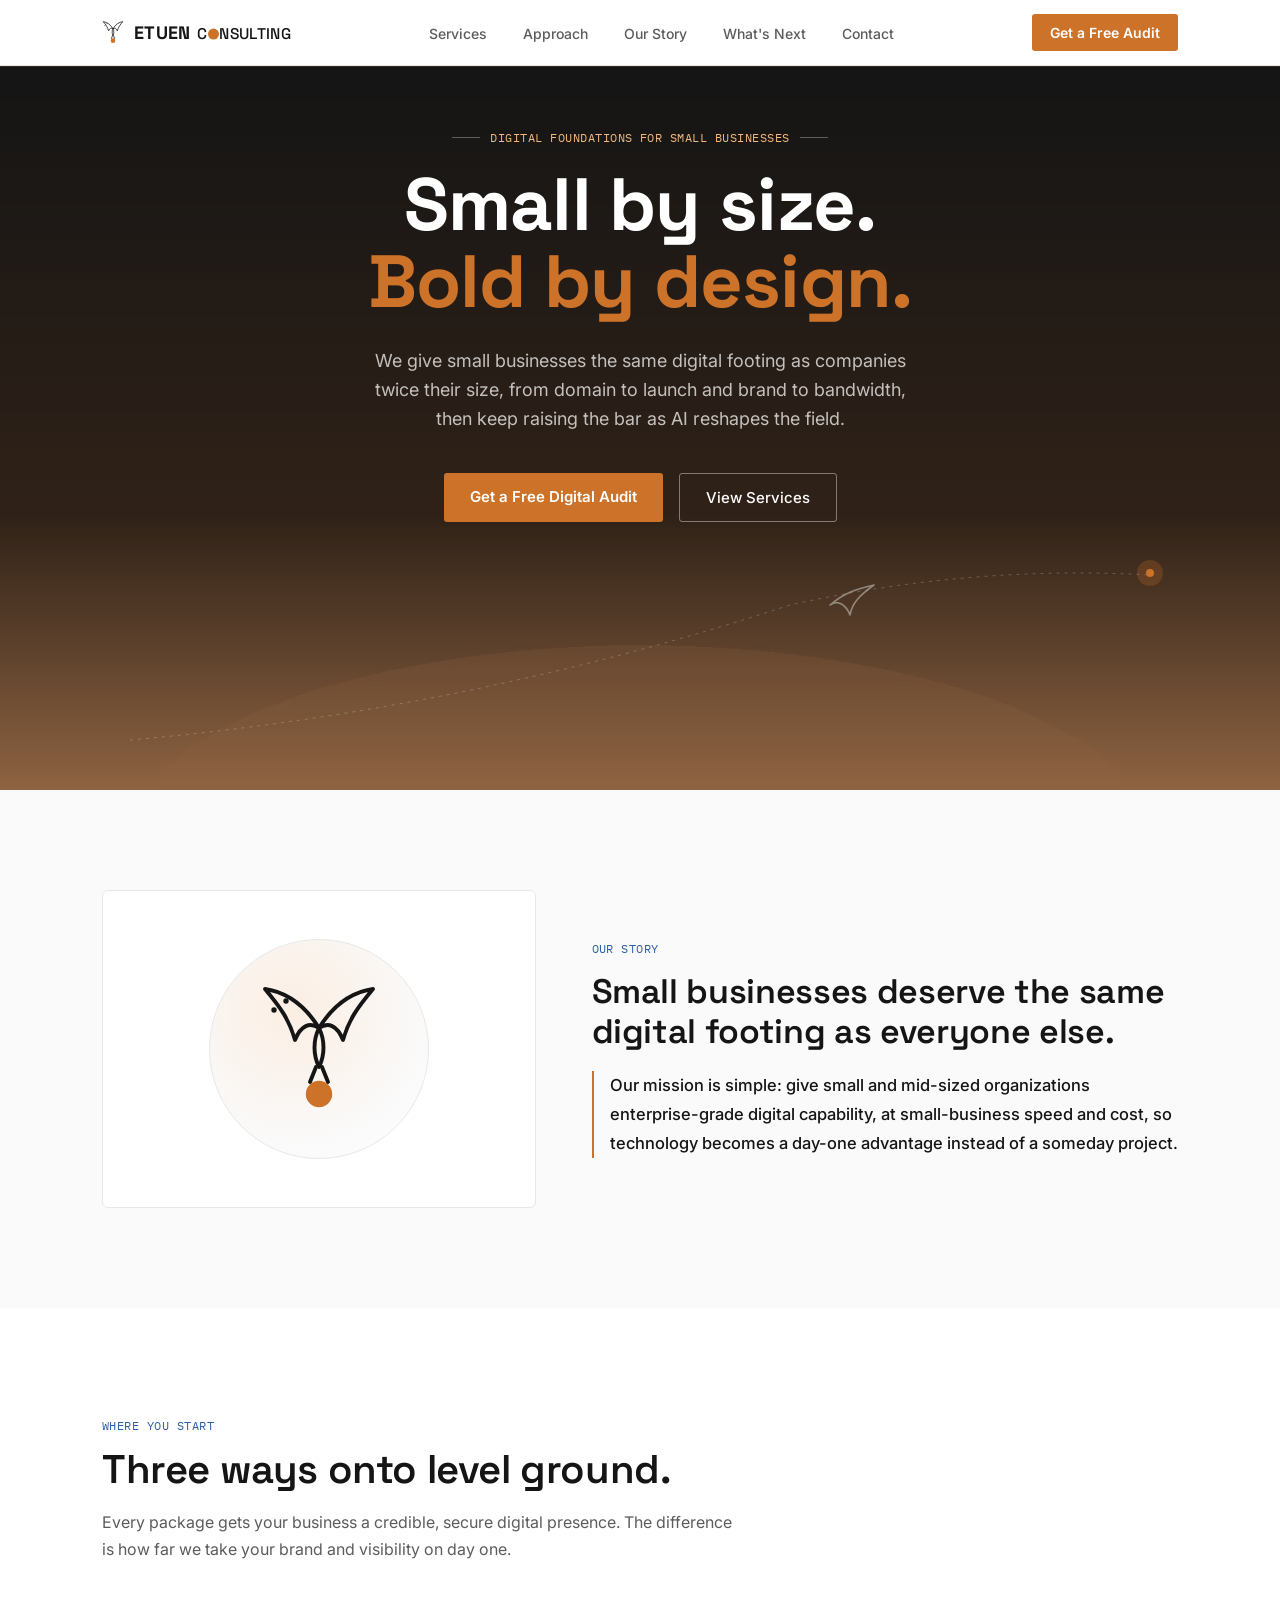
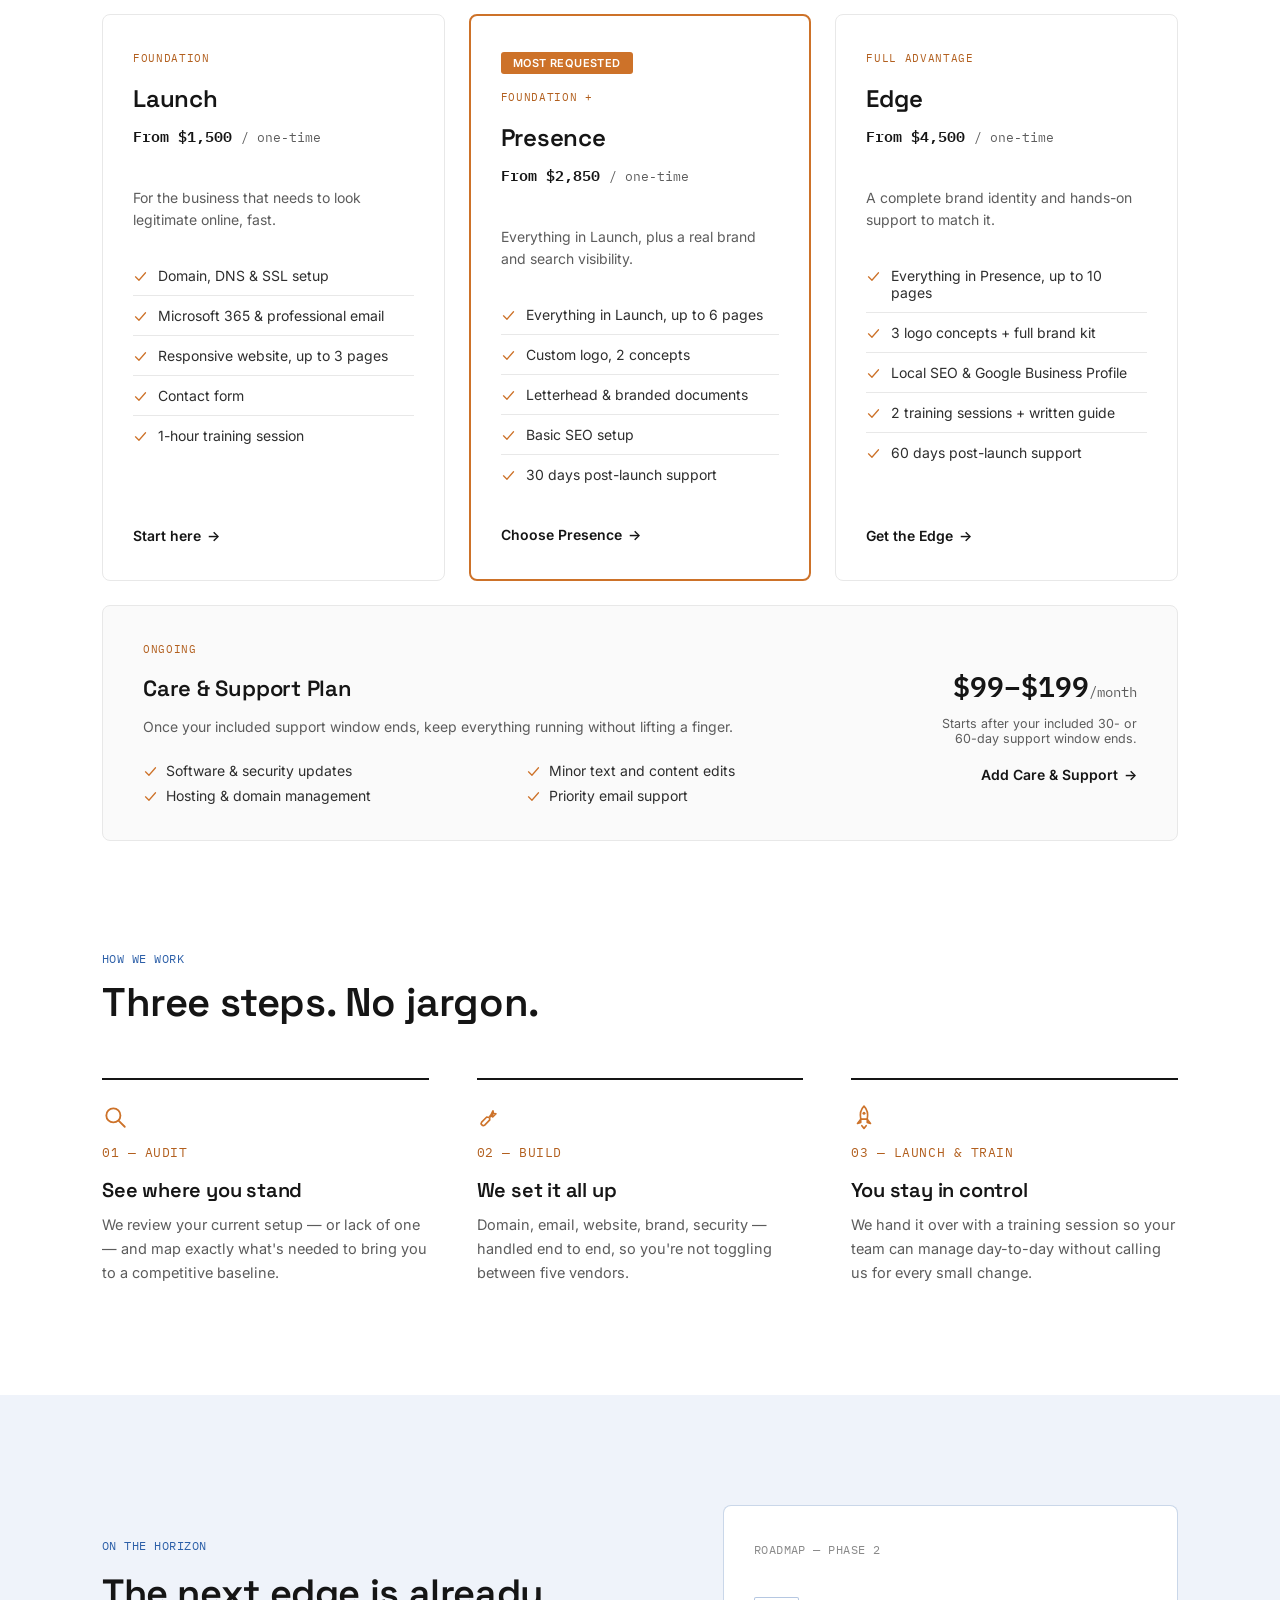
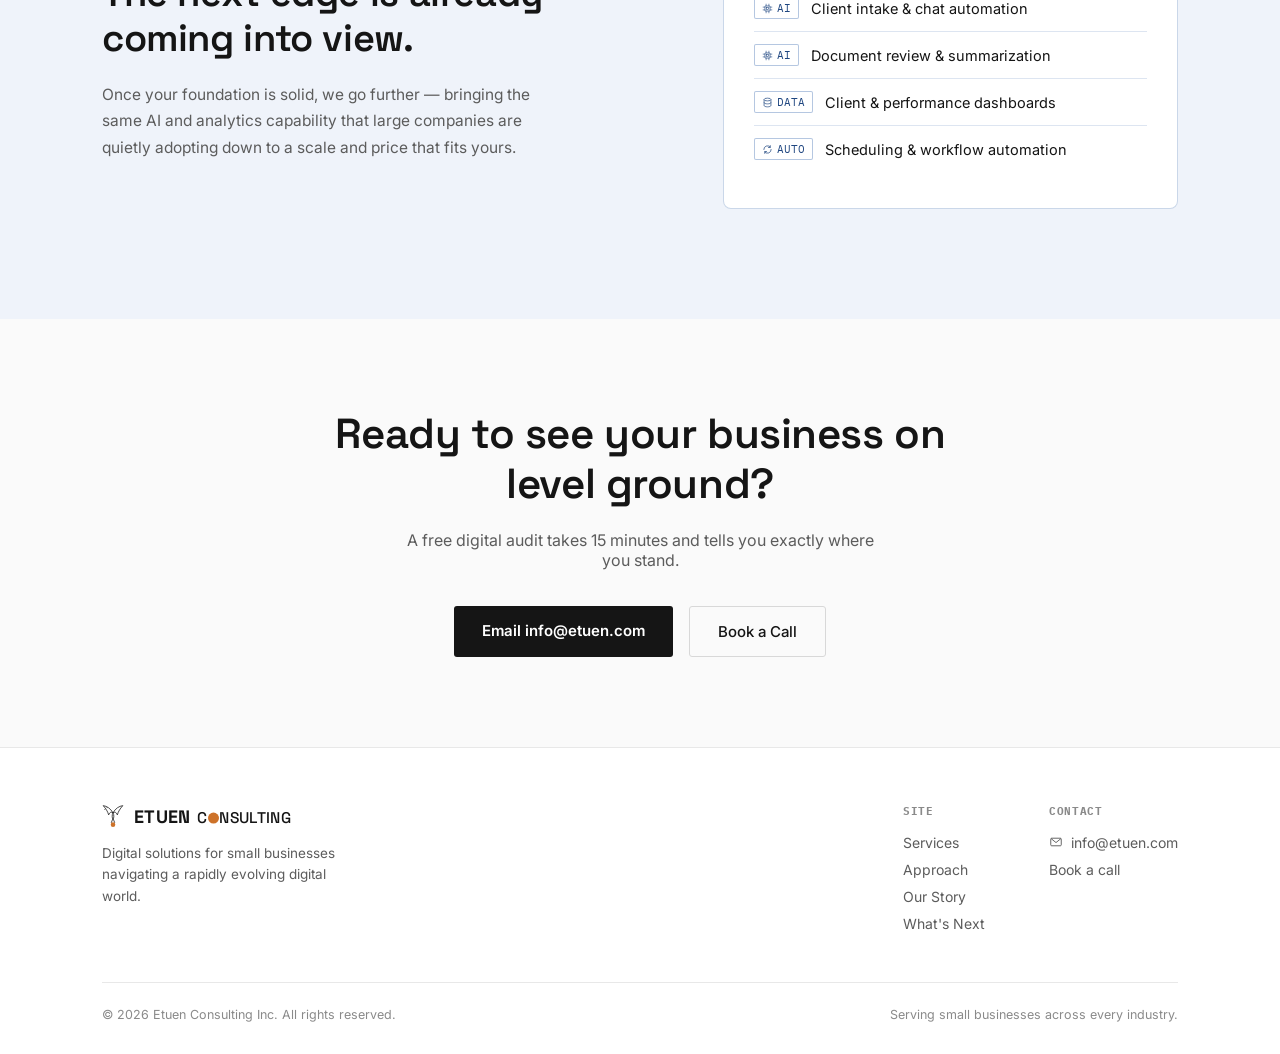
==== commit 4b829651: "update about" ====
--- a/index.html
+++ b/index.html
@@ -781,7 +781,7 @@
           digital capability, at small-business speed and cost, so technology becomes a
           day-one advantage instead of a someday project.
         </p>
-        <p>
+        <!-- <p>
         That belief is where our name comes from. <strong>Etuen</strong> <span class="pronounce">(ee-TWEN)</span> comes from
         <em>Ituen</em>, an Ibibio word from southeastern Nigeria for a bird known for one
         trait above all: though smaller than the birds around it, it chases down the
@@ -792,7 +792,7 @@
           Small businesses shouldn't have to wait until they're bigger to look, work, and
           compete like they belong at the top of their field. We build the digital footing
           that lets you fly like you already do.
-        </p>
+        </p> -->
       </div>
     </div>
   </div>
